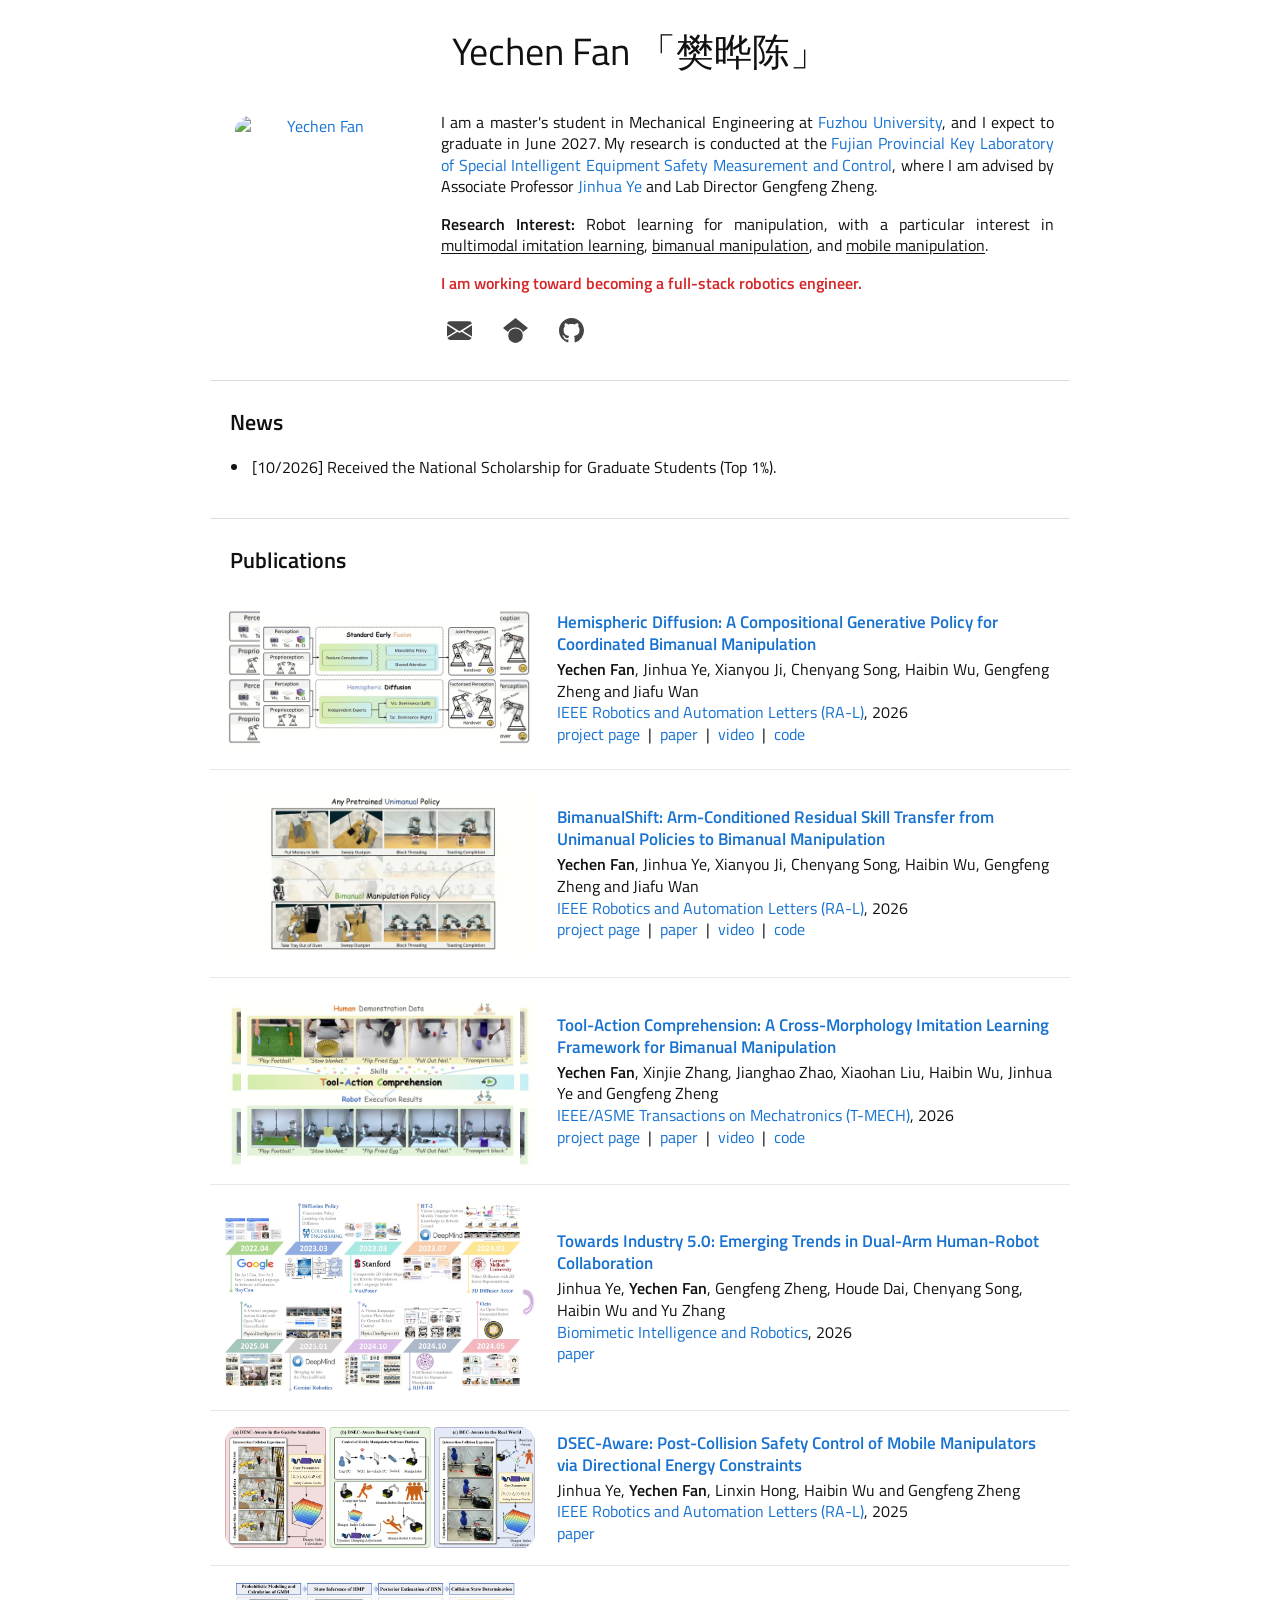
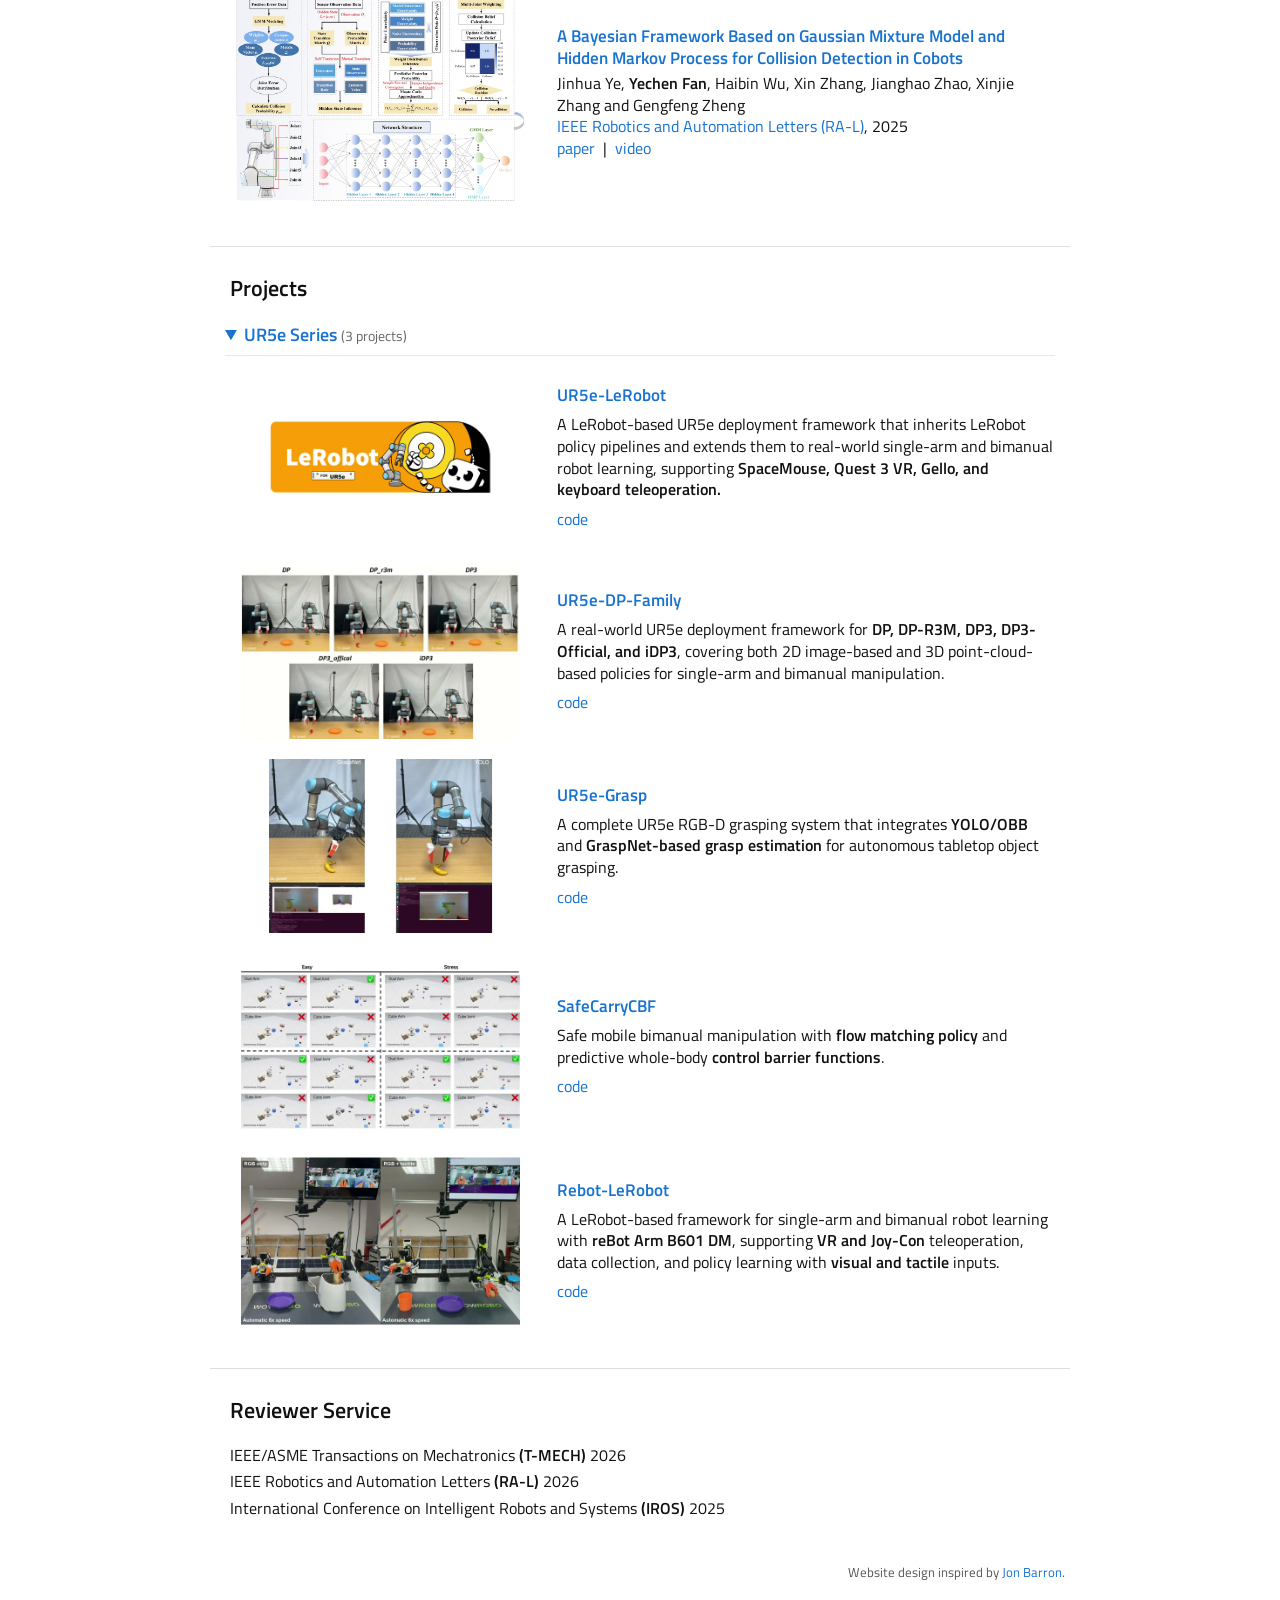
==== index.html @ a34aa61a "Publish approved homepage icons, portrait size, and section dividers" ====
<!DOCTYPE html>
<html lang="en">
<head>
  <meta charset="UTF-8">
  <meta name="viewport" content="width=device-width, initial-scale=1">
  <title>Yechen Fan</title>
  <meta name="author" content="Yechen Fan">
  <meta name="description" content="Yechen Fan — robot learning, multimodal imitation learning, bimanual manipulation, and mobile manipulation at Fuzhou University.">
  <link rel="icon" href="docs/favicon.png" type="image/png">
  <link rel="stylesheet" href="stylesheet.css?v=icons-separators-preview-5">
  <script src="homepage.js" defer></script>
</head>
<body class="homepage">
  <a class="skip-link" href="#publications">Skip to publications</a>
  <main class="page">
    <header><h1>Yechen Fan <span lang="zh-CN">「樊晔陈」</span></h1></header>
    <section class="profile" aria-label="About Yechen Fan">
      <div class="profile-sidebar">
        <a class="portrait-link" href="docs/yechenfan.jpg"><img class="portrait" src="docs/yechenfan.jpg" alt="Yechen Fan" width="240" height="280" fetchpriority="high"></a>
      </div>
      <div class="biography">
        <p>I am a master's student in Mechanical Engineering at <a href="https://jxxy.fzu.edu.cn/">Fuzhou University</a>, and I expect to graduate in June 2027. My research is conducted at the <a href="https://fjtj.com/zt/zdsys/index/">Fujian Provincial Key Laboratory of Special Intelligent Equipment Safety Measurement and Control</a>, where I am advised by Associate Professor <a href="https://jxxy.fzu.edu.cn/info/1284/7111.htm">Jinhua Ye</a> and Lab Director Gengfeng Zheng.</p>
        <p><strong>Research Interest:</strong> Robot learning for manipulation, with a particular interest in <u>multimodal imitation learning</u>, <u>bimanual manipulation</u>, and <u>mobile manipulation</u>.</p>
        <p class="career-goal">I am working toward becoming a full-stack robotics engineer.</p>
        <nav class="social-links" aria-label="Contact and profiles">
          <a href="mailto:240227014@fzu.edu.cn" aria-label="Email" title="Email"><svg aria-hidden="true" focusable="false" xmlns="http://www.w3.org/2000/svg" width="16" height="16" fill="currentColor" viewBox="0 0 16 16">
  <path d="M.05 3.555A2 2 0 0 1 2 2h12a2 2 0 0 1 1.95 1.555L8 8.414zM0 4.697v7.104l5.803-3.558zM6.761 8.83l-6.57 4.027A2 2 0 0 0 2 14h12a2 2 0 0 0 1.808-1.144l-6.57-4.027L8 9.586zm3.436-.586L16 11.801V4.697z"/>
</svg></a>
          <a href="https://scholar.google.com/citations?user=s41dUxUAAAAJ" aria-label="Google Scholar" title="Google Scholar"><svg aria-hidden="true" focusable="false" xmlns="http://www.w3.org/2000/svg" width="24" height="24" fill="currentColor" viewBox="0 0 24 24"><path d="M12 24a7 7 0 1 1 0-14 7 7 0 0 1 0 14Zm0-24L0 9.5l4.838 3.94A8 8 0 0 1 12 9a8 8 0 0 1 7.162 4.44L24 9.5Z"/></svg></a>
          <a href="https://github.com/Yechen-Fan/" aria-label="GitHub" title="GitHub"><svg aria-hidden="true" focusable="false" xmlns="http://www.w3.org/2000/svg" width="16" height="16" fill="currentColor" viewBox="0 0 16 16">
  <path d="M8 0C3.58 0 0 3.58 0 8c0 3.54 2.29 6.53 5.47 7.59.4.07.55-.17.55-.38 0-.19-.01-.82-.01-1.49-2.01.37-2.53-.49-2.69-.94-.09-.23-.48-.94-.82-1.13-.28-.15-.68-.52-.01-.53.63-.01 1.08.58 1.23.82.72 1.21 1.87.87 2.33.66.07-.52.28-.87.51-1.07-1.78-.2-3.64-.89-3.64-3.95 0-.87.31-1.59.82-2.15-.08-.2-.36-1.02.08-2.12 0 0 .67-.21 2.2.82.64-.18 1.32-.27 2-.27s1.36.09 2 .27c1.53-1.04 2.2-.82 2.2-.82.44 1.1.16 1.92.08 2.12.51.56.82 1.27.82 2.15 0 3.07-1.87 3.75-3.65 3.95.29.25.54.73.54 1.48 0 1.07-.01 1.93-.01 2.2 0 .21.15.46.55.38A8.01 8.01 0 0 0 16 8c0-4.42-3.58-8-8-8"/>
</svg></a>
        </nav>
      </div>
    </section>
    <section id="news" class="section" aria-labelledby="news-heading">
      <h2 id="news-heading">News</h2>
      <ul class="news-list">
        <li><time datetime="2026-10">[10/2026]</time> Received the National Scholarship for Graduate Students (Top 1%).</li>
      </ul>
    </section>
    <section id="publications" class="section" aria-labelledby="publications-heading">
      <h2 id="publications-heading">Publications</h2>
      <article class="entry">
        <div class="entry-media"><div class="media-preview">
          <img src="docs/previews/HemiDiff_page.jpg" alt="Hemispheric Diffusion: A Compositional Generative Policy for Coordinated Bimanual Manipulation — demonstration preview" width="640" height="400">
          <video muted autoplay loop playsinline preload="metadata" poster="docs/previews/HemiDiff_page.jpg" aria-label="Hemispheric Diffusion: A Compositional Generative Policy for Coordinated Bimanual Manipulation — demonstration">
            <source src="docs/HemiDiff_page.mp4" type="video/mp4">
          </video>
        </div></div>
        <div class="entry-text"><h3><a href="assets/HemiDiff/">Hemispheric Diffusion: A Compositional Generative Policy for Coordinated Bimanual Manipulation</a></h3>
                <strong>Yechen Fan</strong>,
                Jinhua Ye,
                Xianyou Ji,
                Chenyang Song,
                Haibin Wu,
                Gengfeng Zheng
                and Jiafu Wan
                <br>
                <a href="https://ieeexplore.ieee.org/xpl/RecentIssue.jsp?punumber=7083369">IEEE Robotics and Automation Letters (RA-L)</a>, 2026
                <br>
                <a href="assets/HemiDiff/">project page</a>  <span class="link-divider" aria-hidden="true"> | </span>
                <a href="docs/hemidiff.pdf">paper</a>  <span class="link-divider" aria-hidden="true"> | </span>
                <a href="assets/HemiDiff/assets/video/demo_video.mp4?v=corresponding-authors-20261020">video</a>  <span class="link-divider" aria-hidden="true"> | </span>
                <a href="https://github.com/Yechen-Fan/Hemispheric-Diffusion">code</a></div>
      </article>
      <article class="entry">
        <div class="entry-media"><div class="media-preview">
          <img src="docs/previews/Bift_page.jpg" alt="BimanualShift: Arm-Conditioned Residual Skill Transfer from Unimanual Policies to Bimanual Manipulation — demonstration preview" width="640" height="400">
          <video muted autoplay loop playsinline preload="metadata" poster="docs/previews/Bift_page.jpg" aria-label="BimanualShift: Arm-Conditioned Residual Skill Transfer from Unimanual Policies to Bimanual Manipulation — demonstration">
            <source src="docs/Bift_page.mp4" type="video/mp4">
          </video>
        </div></div>
        <div class="entry-text"><h3><a href="assets/Bift/">BimanualShift: Arm-Conditioned Residual Skill Transfer from Unimanual Policies to Bimanual Manipulation</a></h3>
                <strong>Yechen Fan</strong>,
                Jinhua Ye,
                Xianyou Ji,
                Chenyang Song,
                Haibin Wu,
                Gengfeng Zheng
                and Jiafu Wan
                <br>
                <a href="https://ieeexplore.ieee.org/xpl/RecentIssue.jsp?punumber=7083369">IEEE Robotics and Automation Letters (RA-L)</a>, 2026
                <br>
                <a href="assets/Bift/">project page</a>  <span class="link-divider" aria-hidden="true"> | </span>
                <a href="docs/bimanualshift.pdf">paper</a>  <span class="link-divider" aria-hidden="true"> | </span>
                <a href="assets/Bift/static/videos/demo.mp4">video</a>  <span class="link-divider" aria-hidden="true"> | </span>
                <a href="https://github.com/Yechen-Fan/BimanualShift">code</a></div>
      </article>
      <article class="entry">
        <div class="entry-media"><div class="media-preview">
          <img src="docs/previews/TAC_page.jpg" alt="Tool-Action Comprehension: A Cross-Morphology Imitation Learning Framework for Bimanual Manipulation — demonstration preview" width="640" height="400">
          <video muted autoplay loop playsinline preload="metadata" poster="docs/previews/TAC_page.jpg" aria-label="Tool-Action Comprehension: A Cross-Morphology Imitation Learning Framework for Bimanual Manipulation — demonstration">
            <source src="docs/TAC_page.mp4" type="video/mp4">
          </video>
        </div></div>
        <div class="entry-text"><h3><a href="assets/TAC/">Tool-Action Comprehension: A Cross-Morphology Imitation Learning Framework for Bimanual Manipulation</a></h3>
                <strong>Yechen Fan</strong>,
                Xinjie Zhang,
                Jianghao Zhao,
                Xiaohan Liu,
                Haibin Wu,
                Jinhua Ye
                and Gengfeng Zheng
                <br>
                <a href="https://ieeexplore.ieee.org/xpl/RecentIssue.jsp?punumber=3516">IEEE/ASME Transactions on Mechatronics (T-MECH)</a>, 2026
                <br>
                <a href="assets/TAC/">project page</a>  <span class="link-divider" aria-hidden="true"> | </span>
                <a href="docs/tac.pdf">paper</a>  <span class="link-divider" aria-hidden="true"> | </span>
                <a href="assets/TAC/static/videos/demo1.mp4?v=title-20261102">video</a>  <span class="link-divider" aria-hidden="true"> | </span>
                <a href="https://github.com/Yechen-Fan/Tool-Action-Comprehension">code</a></div>
      </article>
      <article class="entry">
        <div class="entry-media"><img class="entry-image" src="docs/previews/HRC.jpg" alt="Towards Industry 5.0: Emerging Trends in Dual-Arm Human-Robot Collaboration — research overview"></div>
        <div class="entry-text"><h3><a href="docs/birob.pdf">Towards Industry 5.0: Emerging Trends in Dual-Arm Human-Robot Collaboration</a></h3>
                Jinhua Ye,
                <strong>Yechen Fan</strong>,
                Gengfeng Zheng,
                Houde Dai,
                Chenyang Song,
                Haibin Wu
                and Yu Zhang
                <br>
                <a href="https://www.sciencedirect.com/journal/biomimetic-intelligence-and-robotics">Biomimetic Intelligence and Robotics</a>, 2026
                <br>
                <a href="docs/birob.pdf">paper</a></div>
      </article>
      <article class="entry">
        <div class="entry-media"><img class="entry-image" src="docs/previews/DSEC-Aware.jpg" alt="DSEC-Aware: Post-Collision Safety Control of Mobile Manipulators via Directional Energy Constraints — research overview"></div>
        <div class="entry-text"><h3><a href="docs/DSEC-Aware_Post-Collision_Safety_Control_of_Mobile_Manipulators_via_Directional_Energy_Constraints.pdf">DSEC-Aware: Post-Collision Safety Control of Mobile Manipulators via Directional Energy Constraints</a></h3>
                Jinhua Ye,
                <strong>Yechen Fan</strong>,
                Linxin Hong,
                Haibin Wu
                and Gengfeng Zheng
                <br>
                <a href="https://ieeexplore.ieee.org/xpl/RecentIssue.jsp?punumber=7083369">IEEE Robotics and Automation Letters (RA-L)</a>, 2025
                <br>
                <a href="docs/DSEC-Aware_Post-Collision_Safety_Control_of_Mobile_Manipulators_via_Directional_Energy_Constraints.pdf">paper</a></div>
      </article>
      <article class="entry">
        <div class="entry-media"><img class="entry-image" src="docs/previews/Bayesian.jpg" alt="A Bayesian Framework Based on Gaussian Mixture Model and Hidden Markov Process for Collision Detection in Cobots — research overview"></div>
        <div class="entry-text"><h3><a href="docs/A_Bayesian_Framework_Based_on_Gaussian_Mixture_Model_and_Hidden_Markov_Process_for_Collision_Detection_in_Cobots.pdf">A Bayesian Framework Based on Gaussian Mixture Model and Hidden Markov Process for Collision Detection in Cobots</a></h3>
                  Jinhua Ye,
                  <strong>Yechen Fan</strong>,
                  Haibin Wu,
                  Xin Zhang,
                  Jianghao Zhao,
                  Xinjie Zhang
                  and Gengfeng Zheng
                <br>
                <a href="https://ieeexplore.ieee.org/xpl/RecentIssue.jsp?punumber=7083369">IEEE Robotics and Automation Letters (RA-L)</a>, 2025
                <br>
                <a href="docs/A_Bayesian_Framework_Based_on_Gaussian_Mixture_Model_and_Hidden_Markov_Process_for_Collision_Detection_in_Cobots.pdf">paper</a> <span class="link-divider" aria-hidden="true"> | </span>
                <a href="docs/Bayesian.mp4">video</a></div>
      </article>
    </section>
    <section id="projects" class="section" aria-labelledby="projects-heading">
      <h2 id="projects-heading">Projects</h2>
      <details class="project-series" open>
        <summary>UR5e Series <span class="series-count">(3 projects)</span></summary>
      <article class="entry">
        <div class="entry-media"><div class="media-preview">
          <img src="docs/previews/lerobot.jpg" alt="UR5e-LeRobot — demonstration preview" width="640" height="400">
          <video muted autoplay loop playsinline preload="metadata" poster="docs/previews/lerobot.jpg" aria-label="UR5e-LeRobot — demonstration">
            <source src="docs/lerobot.mp4" type="video/mp4">
          </video>
        </div></div>
        <div class="entry-text"><h3><a href="https://github.com/Yechen-Fan/UR5e-LeRobot">UR5e-LeRobot</a></h3><p>
                  A LeRobot-based UR5e deployment framework that inherits LeRobot policy pipelines
                  and extends them to real-world single-arm and bimanual robot learning, supporting
                  <strong>SpaceMouse, Quest 3 VR, Gello, and keyboard teleoperation.</strong>
                </p>
                <a href="https://github.com/Yechen-Fan/UR5e-LeRobot">code</a></div>
      </article>
      <article class="entry">
        <div class="entry-media"><div class="media-preview">
          <img src="docs/previews/dp_family.jpg" alt="UR5e-DP-Family — demonstration preview" width="640" height="400">
          <video muted autoplay loop playsinline preload="metadata" poster="docs/previews/dp_family.jpg" aria-label="UR5e-DP-Family — demonstration">
            <source src="docs/dp_family.mp4" type="video/mp4">
          </video>
        </div></div>
        <div class="entry-text"><h3><a href="https://github.com/Yechen-Fan/UR5e-DP-Family">UR5e-DP-Family</a></h3><p>
                  A real-world UR5e deployment framework for <strong>DP, DP-R3M, DP3, DP3-Official, and iDP3</strong>,
                  covering both 2D image-based and 3D point-cloud-based policies for single-arm
                  and bimanual manipulation.
                </p>
                <a href="https://github.com/Yechen-Fan/UR5e-DP-Family">code</a></div>
      </article>
      <article class="entry">
        <div class="entry-media"><div class="media-preview">
          <img src="docs/previews/grasp.jpg" alt="UR5e-Grasp — demonstration preview" width="640" height="400">
          <video muted autoplay loop playsinline preload="metadata" poster="docs/previews/grasp.jpg" aria-label="UR5e-Grasp — demonstration">
            <source src="docs/grasp.mp4" type="video/mp4">
          </video>
        </div></div>
        <div class="entry-text"><h3><a href="https://github.com/Yechen-Fan/UR5e-Grasp">UR5e-Grasp</a></h3><p>
                  A complete UR5e RGB-D grasping system that integrates <strong>YOLO/OBB</strong> and <strong>GraspNet-based grasp estimation</strong> for autonomous tabletop object grasping.
                </p>
                <a href="https://github.com/Yechen-Fan/UR5e-Grasp">code</a></div>
      </article>
      </details>
      <article class="entry">
        <div class="entry-media"><div class="media-preview">
          <img src="docs/previews/flow_cbf.jpg?v=spacing-20261005b" alt="SafeCarryCBF — demonstration preview" width="640" height="400">
          <video muted autoplay loop playsinline preload="metadata" poster="docs/previews/flow_cbf.jpg?v=spacing-20261005b" aria-label="SafeCarryCBF — demonstration">
            <source src="docs/flow_cbf.mp4?v=spacing-20261005b" type="video/mp4">
          </video>
        </div></div>
        <div class="entry-text"><h3><a href="https://github.com/Yechen-Fan/SafeCarryCBF">SafeCarryCBF</a></h3><p>
                  Safe mobile bimanual manipulation with <strong>flow matching policy</strong> and predictive whole-body <strong>control barrier functions</strong>.
                </p>
                <a href="https://github.com/Yechen-Fan/SafeCarryCBF">code</a></div>
      </article>
      <article class="entry">
        <div class="entry-media"><div class="media-preview">
          <img src="docs/previews/rebot_b601_dm.jpg?v=20261024-v5" alt="Rebot-LeRobot — demonstration preview" width="640" height="400">
          <video muted autoplay loop playsinline preload="metadata" poster="docs/previews/rebot_b601_dm.jpg?v=20261024-v5" aria-label="Rebot-LeRobot — demonstration">
            <source src="docs/rebot_b601_dm.mp4?v=20261024-v5" type="video/mp4">
          </video>
        </div></div>
        <div class="entry-text"><h3><a href="https://github.com/Yechen-Fan/Rebot-LeRobot">Rebot-LeRobot</a></h3><p>
                  A LeRobot-based framework for single-arm and bimanual robot learning with <strong>reBot Arm B601 DM</strong>, supporting <strong>VR and Joy-Con</strong> teleoperation, data collection, and policy learning with <strong>visual and tactile</strong> inputs.
                </p>
                <a href="https://github.com/Yechen-Fan/Rebot-LeRobot">code</a></div>
      </article>
    </section>
    <section id="services" class="section services" aria-labelledby="services-heading">
      <h2 id="services-heading">Reviewer Service</h2>
      <ul class="reviewer-list">
        <li>IEEE/ASME Transactions on Mechatronics <strong>(T-MECH)</strong> 2026</li>
        <li>IEEE Robotics and Automation Letters <strong>(RA-L)</strong> 2026</li>
        <li>International Conference on Intelligent Robots and Systems <strong>(IROS)</strong> 2025</li>
      </ul>
    </section>
    <footer>Website design inspired by <a href="https://jonbarron.info/">Jon Barron</a>.</footer>
  </main>
<!-- <tr>
              <td style="padding:20px;width:25%;vertical-align:middle">
                <img src="docs/MomentumNet-CD.jpg" alt="clean-usnob" width="240" height="160" style="display:block;margin-left:auto;margin-right:auto;vertical-align:middle;">
              </td>
              <td width="75%" valign="middle" class="entry-text">
                <span class="papertitle">MomentumNet-CD: Real-Time Collision Detection for Industrial Robots Based on Momentum Observer with Optimized BP Neural Network</span>
                <br>
                  Jinhua Ye, 
                  <strong>Yechen Fan</strong></a>, 
                  Quanjie Kang,
                  Xiaohan Liu,
                  Haibin Wu 
                  and Gengfeng Zheng
                <br>
                <a href="https://www.mdpi.com/journal/machines">Machines</a>, 2025
                <br>
                <a href="https://www.mdpi.com/2075-1702/13/4/334">paper</a>
                <p></p>
              </td>
            </tr>

            <tr>
              <td style="padding:20px;width:25%;vertical-align:middle">
                <img src="docs/Structural design.jpg" alt="clean-usnob" width="240" height="140" style="display:block;margin-left:auto;margin-right:auto;vertical-align:middle;">
              </td>
              <td width="75%" valign="middle" class="entry-text">
                <span class="papertitle">Structural design and analysis of a picking robot arm using parallel grippers</span>
                <br>
                  Fengfeng Wang, 
                  <strong>Yechen Fan</strong></a>
                  (Undergraduate Work)
                <br>
                <a href="https://journals.sagepub.com/home/ADE">Advances in Mechanical Engineering</a>, 2024
                <br>
                <a href="https://journals.sagepub.com/doi/10.1177/16878132241304610">paper</a>
                <p></p>
              </td>
            </tr> -->
</body>
</html>
---- stylesheet.css ----
/* Layout inspired by Tairan He; original site based on Jon Barron's template. */
@font-face {
  font-family: 'Titillium Web'; font-style: normal; font-weight: 400;
  font-display: swap; src: url('docs/fonts/titillium-web-400.ttf') format('truetype');
}
@font-face {
  font-family: 'Titillium Web'; font-style: normal; font-weight: 600;
  font-display: swap; src: url('docs/fonts/titillium-web-600.ttf') format('truetype');
}
@font-face {
  font-family: 'Titillium Web'; font-style: normal; font-weight: 700;
  font-display: swap; src: url('docs/fonts/titillium-web-700.ttf') format('truetype');
}
.homepage { margin: 0; background: #fff; color: #111; font-family: 'Titillium Web', Verdana, Helvetica, sans-serif; font-size: 16px; line-height: 1.35; }
.homepage * { box-sizing: border-box; }
.homepage a { color: #1772d0; text-decoration: none; }
.homepage a:hover, .homepage a:focus { color: #f09228; }
.homepage a:focus-visible { outline: 2px solid #1772d0; outline-offset: 4px; border-radius: 2px; }
.homepage strong { font-weight: 600; }
.homepage u { text-underline-offset: 2px; }
.page { max-width: 900px; padding: 28px 20px 20px; margin: 0 auto; }
.homepage h1 { margin: 0 0 36px; text-align: center; font-size: 38px; line-height: 1.25; font-weight: 400; }
.homepage h1 span { white-space: nowrap; }
.profile { display: grid; grid-template-columns: 25% 75%; margin-bottom: 26px; }
.profile-sidebar { padding: 4px 8px 0; text-align: center; }
.portrait-link { display: block; width: 165px; max-width: 100%; margin: 0 auto; }
.portrait { display: block; width: 100%; height: auto; aspect-ratio: 1489 / 2136; object-fit: cover; border-radius: 15px; }
.social-links { display: flex; align-items: center; gap: 20px; margin-top: 18px; }
.social-links a { display: inline-flex; align-items: center; justify-content: center; width: 36px; height: 36px; color: #444; }
.social-links svg { display: block; width: 25px; height: 25px; fill: currentColor; }
.biography { min-width: 0; padding: 0 16px; text-align: justify; }
.biography p { margin: 0 0 16px; }
.biography p:last-child { margin-bottom: 0; }
.career-goal { color: #d62728; font-weight: 600; }
.section { position: relative; padding-top: 28px; margin-top: 28px; }
.section::before { content: ''; position: absolute; inset: 0 0 auto; height: 1px; background: #dedede; }
.homepage h2 { margin: 0 0 20px; padding: 0 20px; font-size: 22px; line-height: 1.3; font-weight: 600; }
.entry { display: grid; grid-template-columns: 40% 60%; align-items: center; padding: 15px 15px 22px; gap: 0; }
#publications h2 { margin-bottom: 12px; }
#publications .entry { padding-top: 16px; padding-bottom: 16px; }
#publications .entry + .entry { border-top: 1px solid #e8e8e8; }
#publications .media-preview { aspect-ratio: 16 / 9; }
#publications .entry:first-of-type .media-preview { aspect-ratio: 1914 / 928; }
#publications .media-preview img { object-fit: cover; }
#projects h2 { margin-bottom: 12px; }
#projects .entry { padding-top: 8px; padding-bottom: 12px; }
#projects .media-preview { aspect-ratio: 16 / 9; }
.project-series { margin-bottom: 6px; }
.project-series summary { margin: 0 15px 6px; padding: 8px 0; color: #1772d0; font-size: 18px; font-weight: 600; cursor: pointer; border-bottom: 1px solid #e8e8e8; }
.project-series summary:hover { color: #f09228; }
.project-series summary:focus-visible { outline: 2px solid #1772d0; outline-offset: 4px; }
.series-count { color: #666; font-size: 14px; font-weight: 400; }
.entry-media { min-width: 0; padding: 0 22px 0 0; }
.entry-image, .media-preview { display: block; width: 100%; border-radius: 15px; }
.entry-image { height: auto; max-height: 220px; object-fit: contain; }
.media-preview { position: relative; overflow: hidden; aspect-ratio: 16 / 10; background: #fff; }
.media-preview img, .media-preview video { display: block; width: 100%; height: 100%; object-fit: contain; border-radius: 15px; }
.media-preview video { position: absolute; inset: 0; }
.media-preview video[hidden] { display: none; }
.entry-text { min-width: 0; overflow-wrap: anywhere; }
.homepage h3 { margin: 0 0 4px; font-size: 17px; line-height: 1.3; font-weight: 600; }
.entry-text p { margin: 8px 0; }
.link-divider { white-space: pre; }
.news-list { margin: 0; padding: 0 20px 12px 40px; }
.news-list li { padding-left: 2px; }
.reviewer-list { list-style: none; margin: 0; padding: 0 20px 12px; }
.reviewer-list li { margin: 0 0 5px; }
.homepage footer { padding: 28px 5px 0; text-align: right; font-size: 13px; color: #555; }
.skip-link { position: absolute; left: 16px; top: -100px; padding: 8px 12px; background: #fff; z-index: 2; }
.skip-link:focus { top: 10px; }
@media (max-width: 699px) {
  .page { padding: 24px 20px; }
  .homepage h1 { font-size: 30px; margin-bottom: 26px; }
  .profile { grid-template-columns: 1fr; gap: 28px; margin-bottom: 24px; }
  .profile-sidebar { padding: 0; }
  .portrait-link { width: 165px; margin: 0 auto; }
  .biography { padding: 0; text-align: left; }
  .homepage h2 { padding: 0; margin-bottom: 22px; }
  .entry { grid-template-columns: 1fr; padding: 0 0 30px; gap: 14px; }
  .project-series summary { margin-left: 0; margin-right: 0; }
  .entry-media { padding: 0; width: 100%; max-width: 420px; margin: 0 auto; }
  .entry-image { max-height: none; }
  .news-list { padding: 0 0 10px 20px; }
  .reviewer-list { padding: 0 0 10px; }
  .homepage footer { text-align: center; padding-top: 24px; }
}
@media (prefers-reduced-motion: reduce) { .media-preview video { display: none; } }
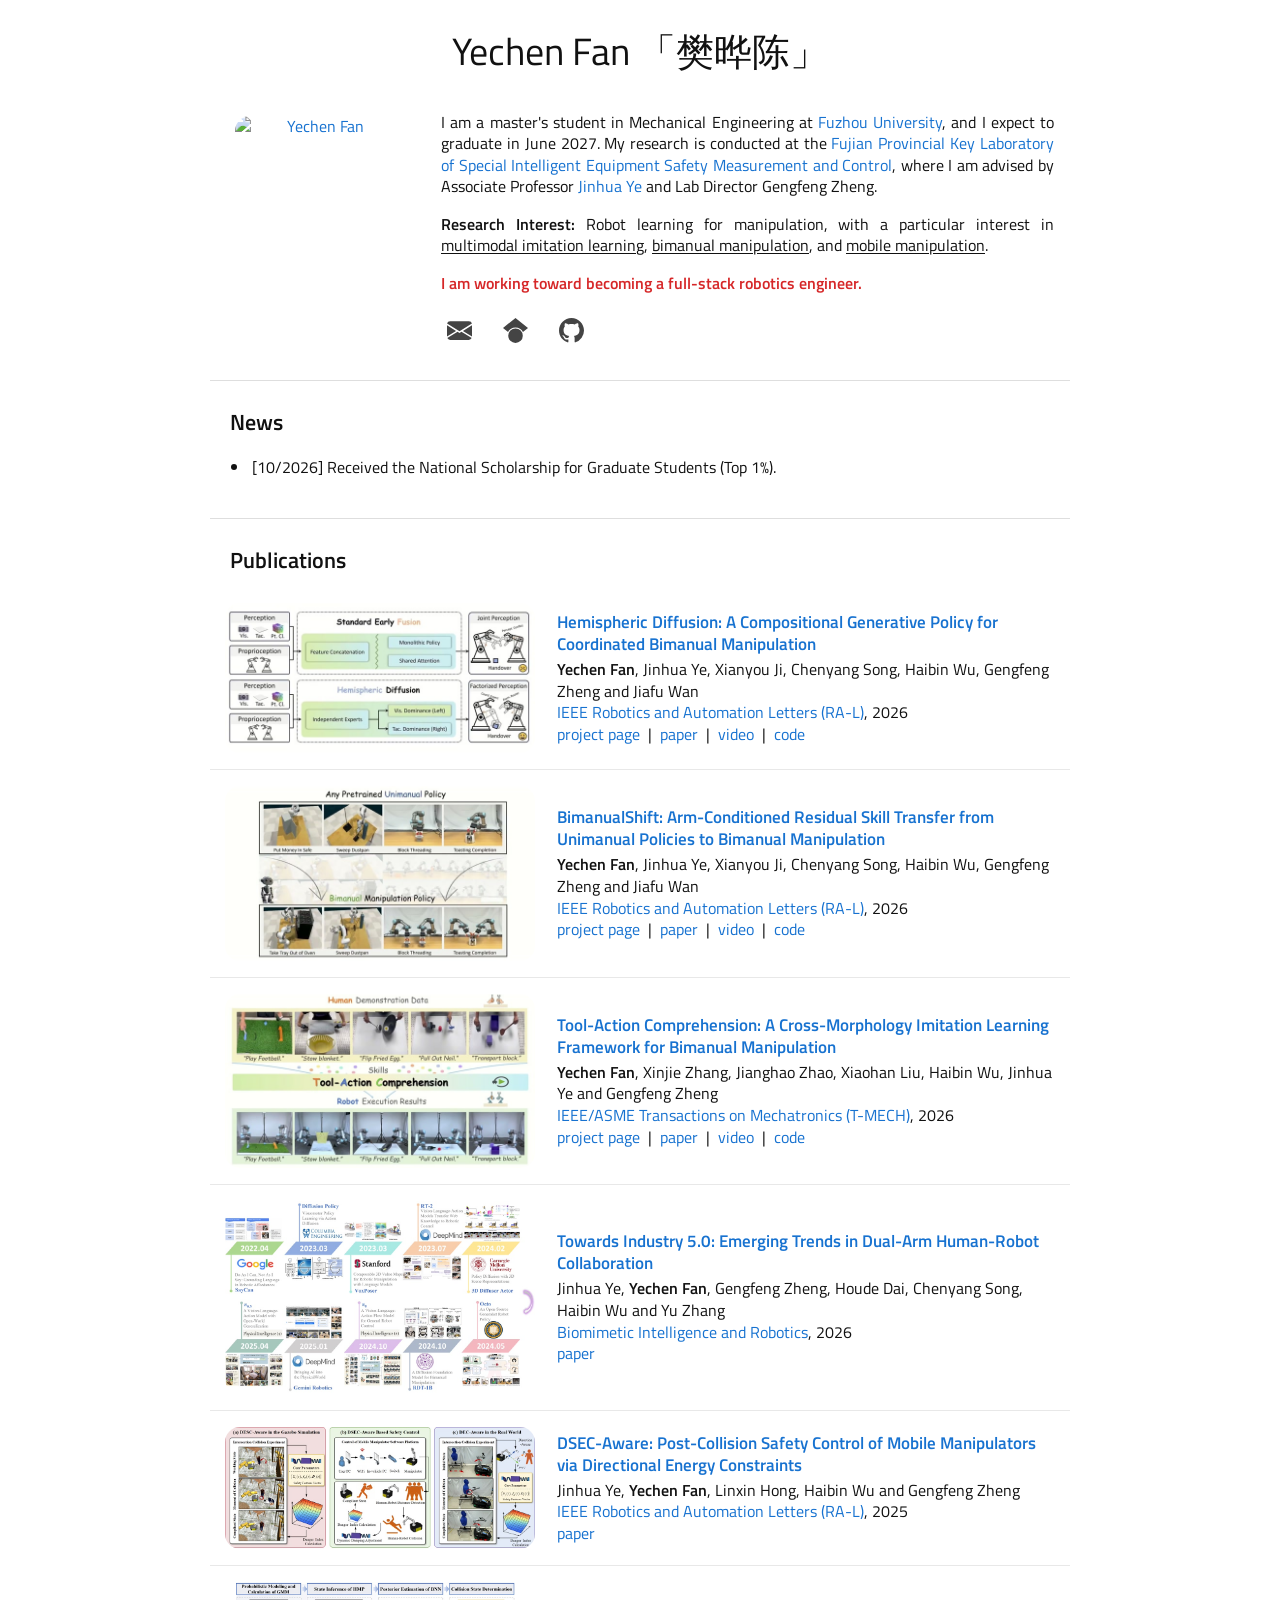
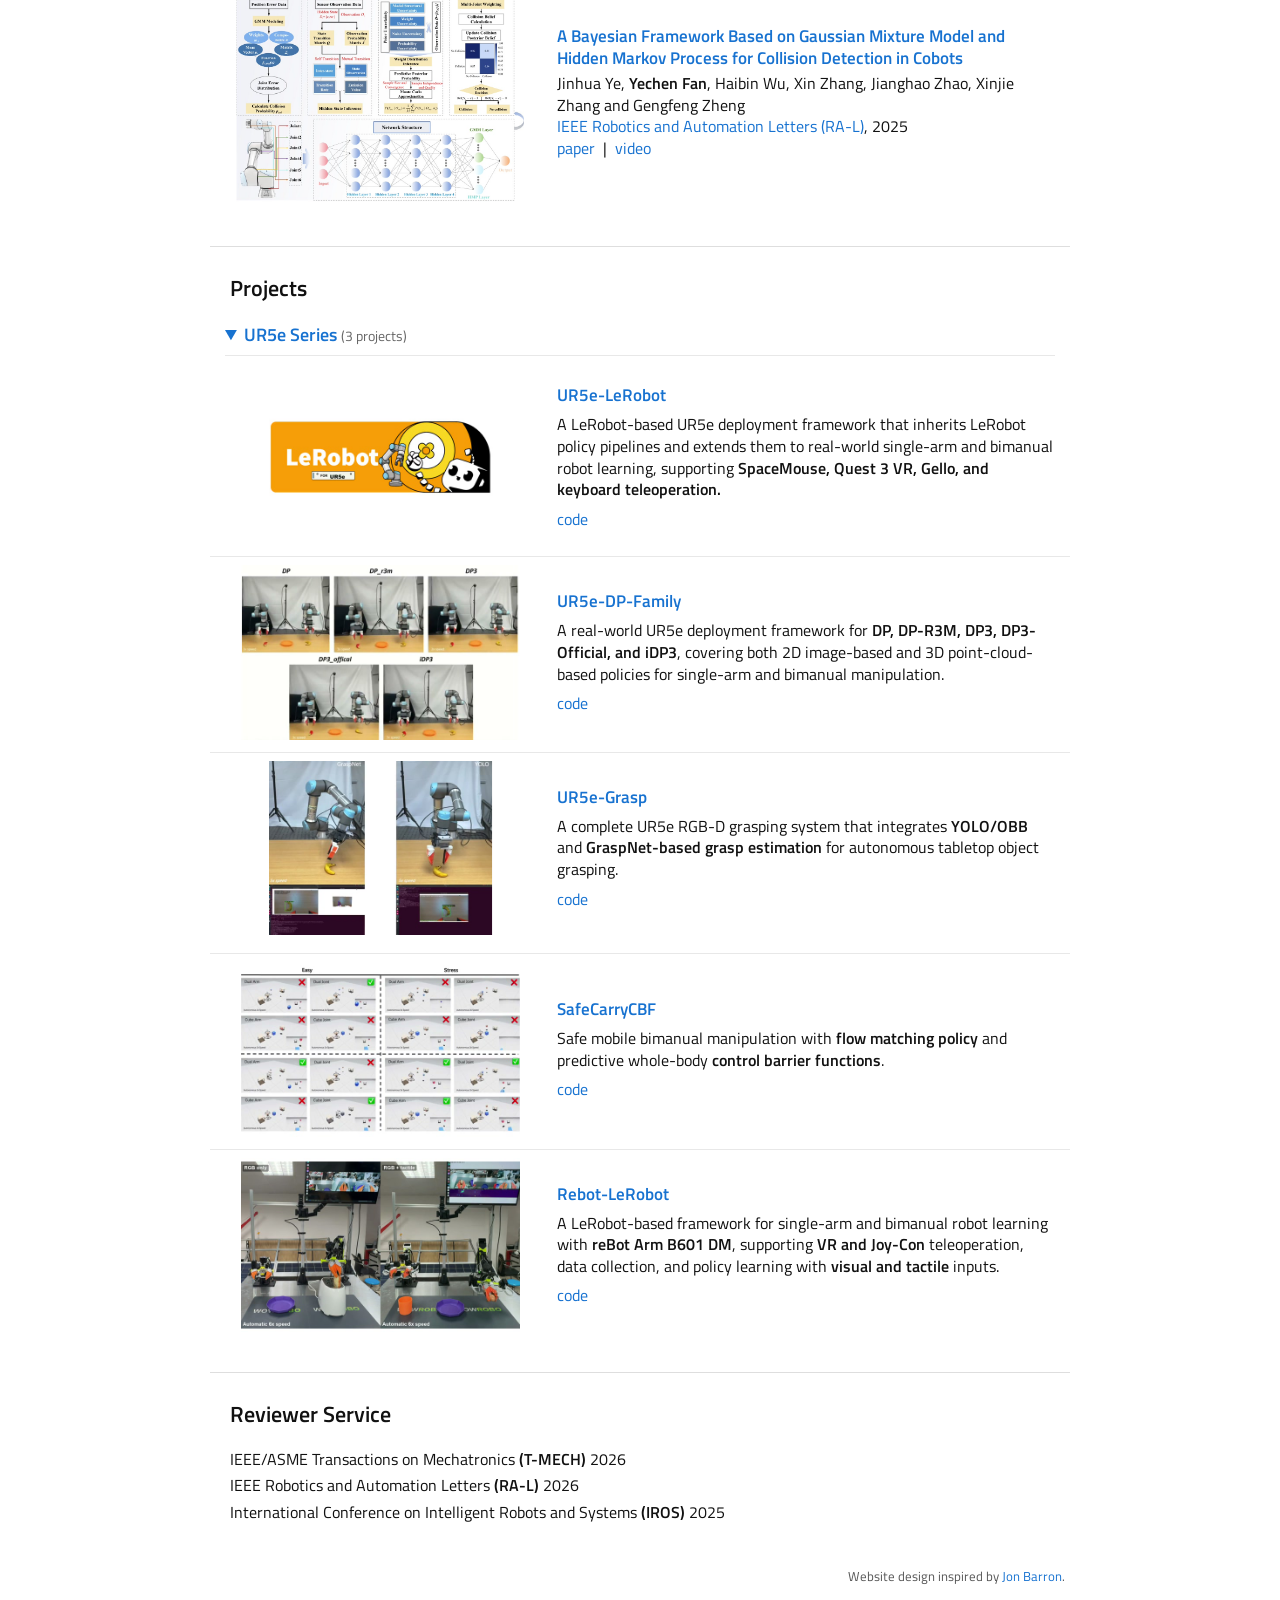
==== commit dc03fd2c: "Add separators between all homepage projects" ====
--- a/index.html
+++ b/index.html
@@ -7,7 +7,7 @@
   <meta name="author" content="Yechen Fan">
   <meta name="description" content="Yechen Fan — robot learning, multimodal imitation learning, bimanual manipulation, and mobile manipulation at Fuzhou University.">
   <link rel="icon" href="docs/favicon.png" type="image/png">
-  <link rel="stylesheet" href="stylesheet.css?v=icons-separators-preview-5">
+  <link rel="stylesheet" href="stylesheet.css?v=icons-separators-20261108-final">
   <script src="homepage.js" defer></script>
 </head>
 <body class="homepage">
--- a/stylesheet.css
+++ b/stylesheet.css
@@ -44,6 +44,8 @@
 #publications .media-preview img { object-fit: cover; }
 #projects h2 { margin-bottom: 12px; }
 #projects .entry { padding-top: 8px; padding-bottom: 12px; }
+#projects .entry + .entry,
+#projects > .project-series + .entry { border-top: 1px solid #e8e8e8; }
 #projects .media-preview { aspect-ratio: 16 / 9; }
 .project-series { margin-bottom: 6px; }
 .project-series summary { margin: 0 15px 6px; padding: 8px 0; color: #1772d0; font-size: 18px; font-weight: 600; cursor: pointer; border-bottom: 1px solid #e8e8e8; }
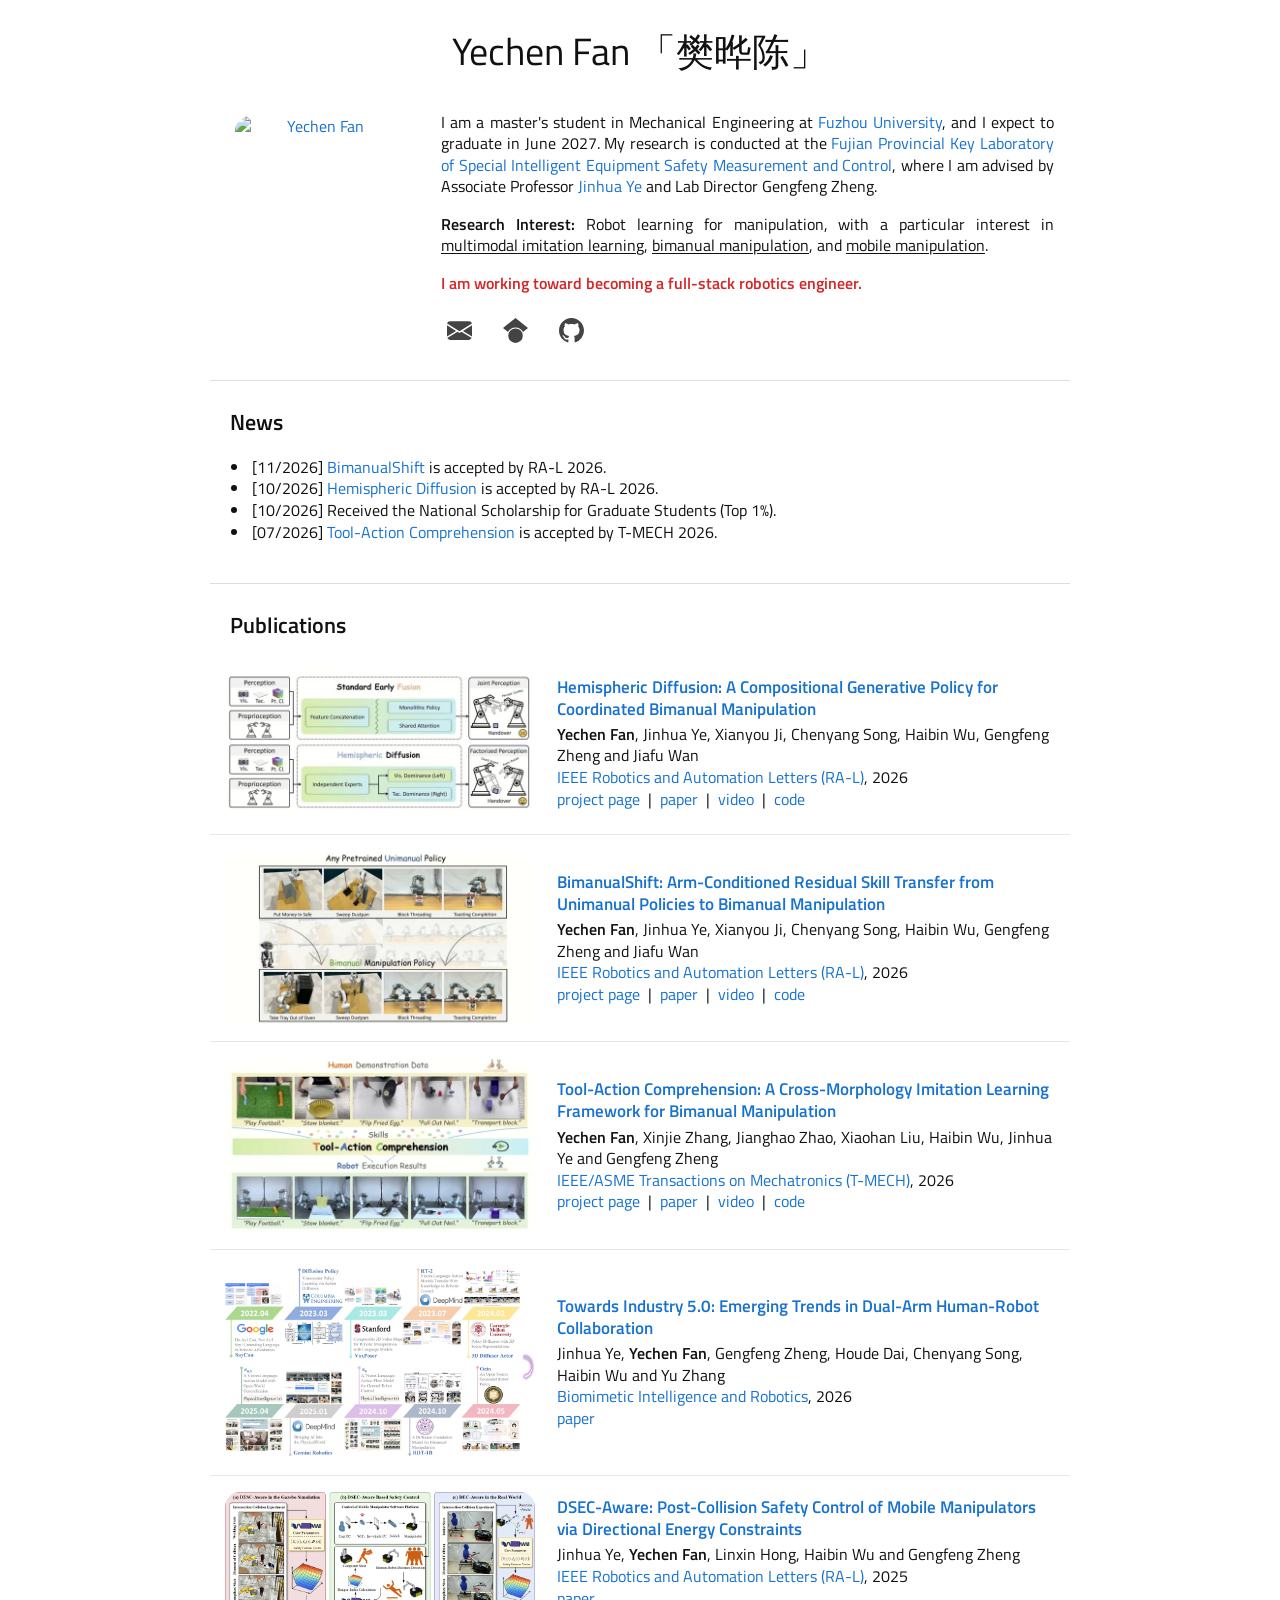
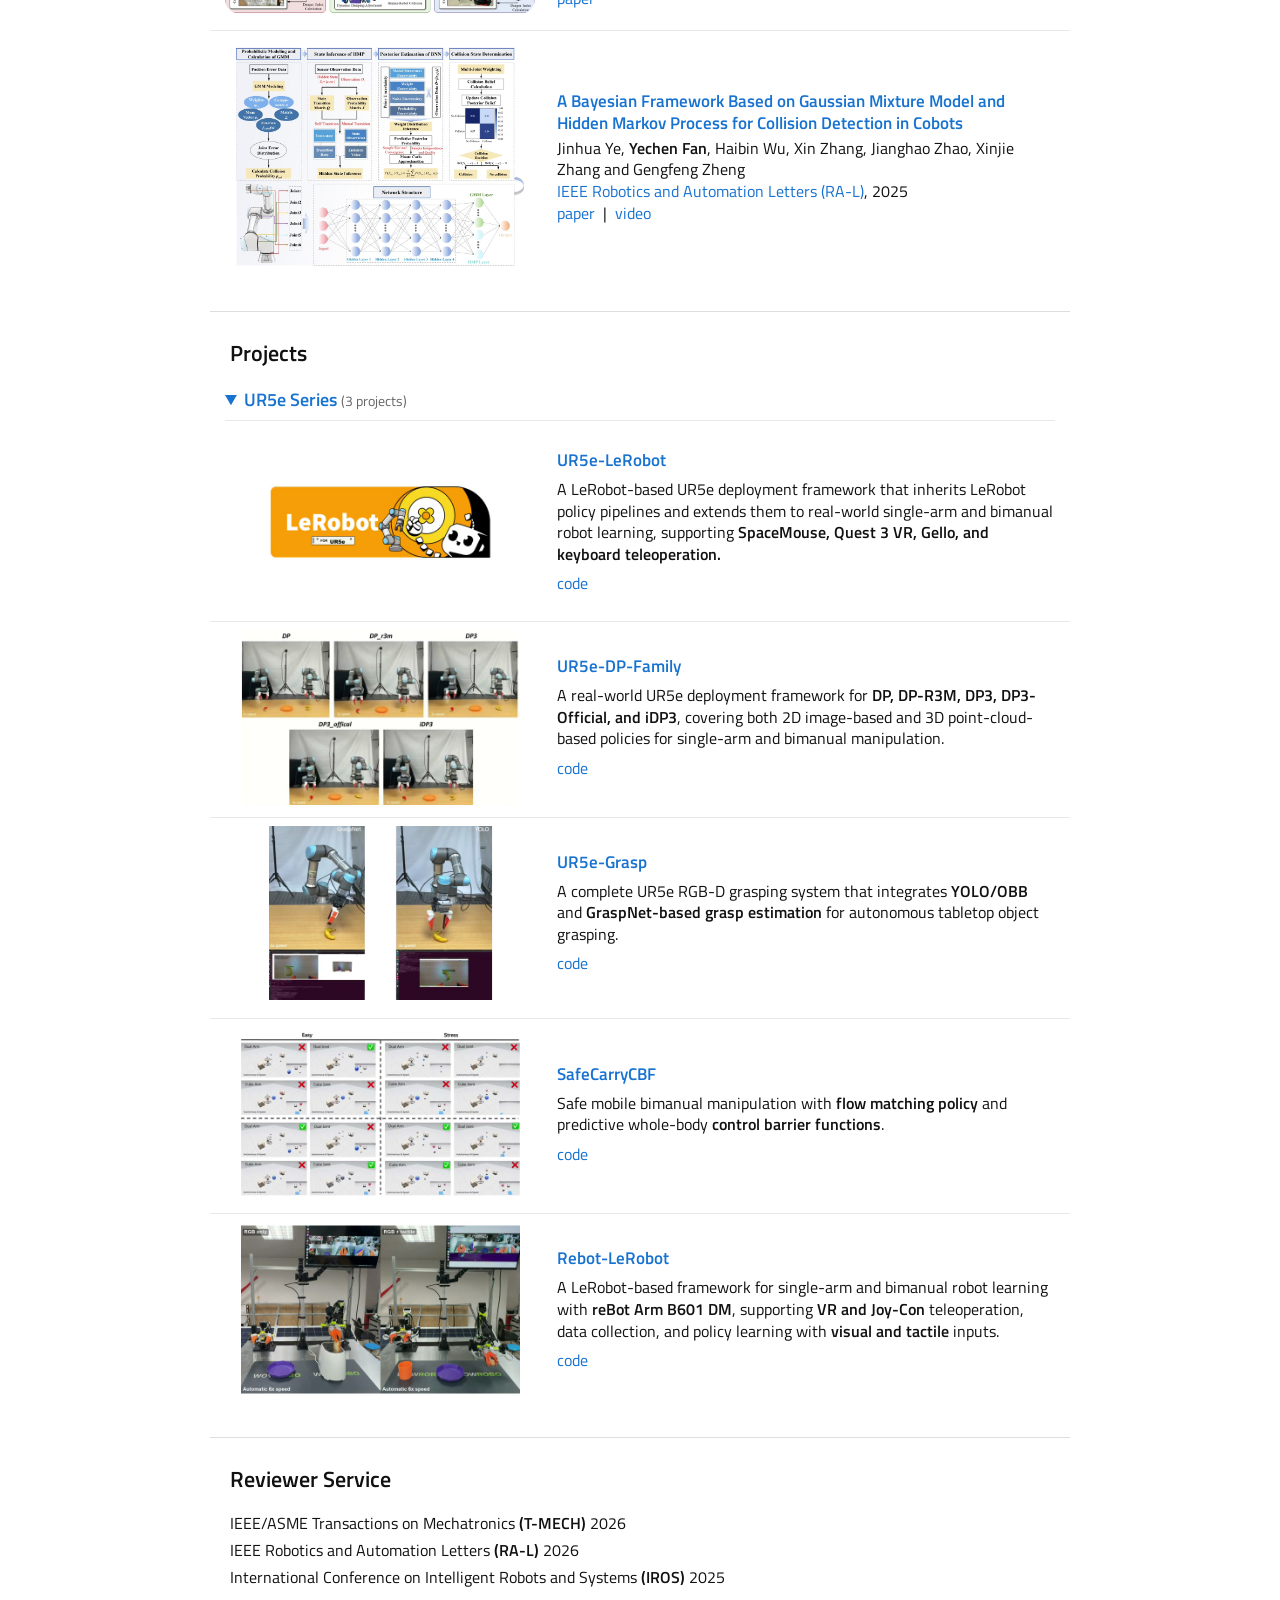
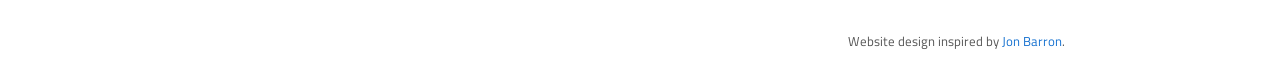
==== commit ad2c1120: "Add confirmed 2026 paper acceptances to homepage news" ====
--- a/index.html
+++ b/index.html
@@ -36,7 +36,10 @@
     <section id="news" class="section" aria-labelledby="news-heading">
       <h2 id="news-heading">News</h2>
       <ul class="news-list">
+        <li><time datetime="2026-11">[11/2026]</time> <a href="assets/Bift/">BimanualShift</a> is accepted by RA-L 2026.</li>
+        <li><time datetime="2026-10">[10/2026]</time> <a href="assets/HemiDiff/">Hemispheric Diffusion</a> is accepted by RA-L 2026.</li>
         <li><time datetime="2026-10">[10/2026]</time> Received the National Scholarship for Graduate Students (Top 1%).</li>
+        <li><time datetime="2026-07">[07/2026]</time> <a href="assets/TAC/">Tool-Action Comprehension</a> is accepted by T-MECH 2026.</li>
       </ul>
     </section>
     <section id="publications" class="section" aria-labelledby="publications-heading">
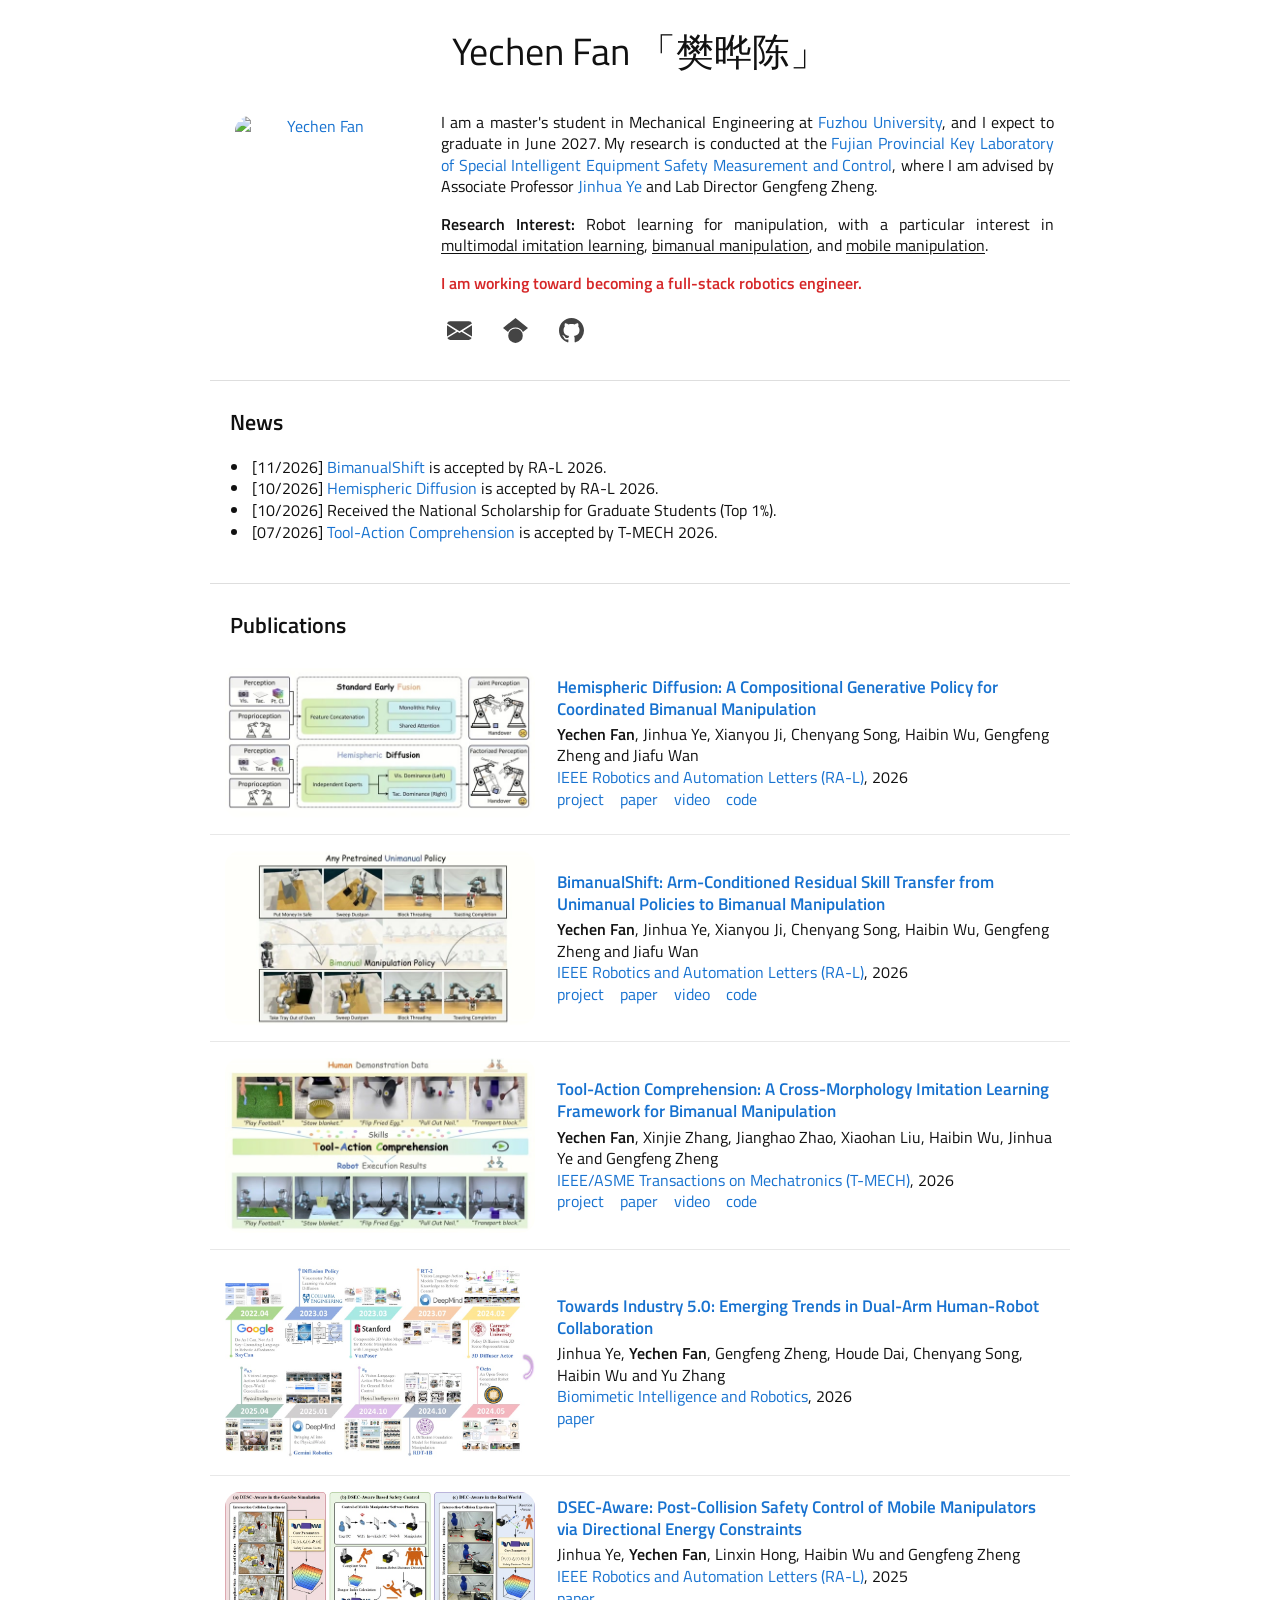
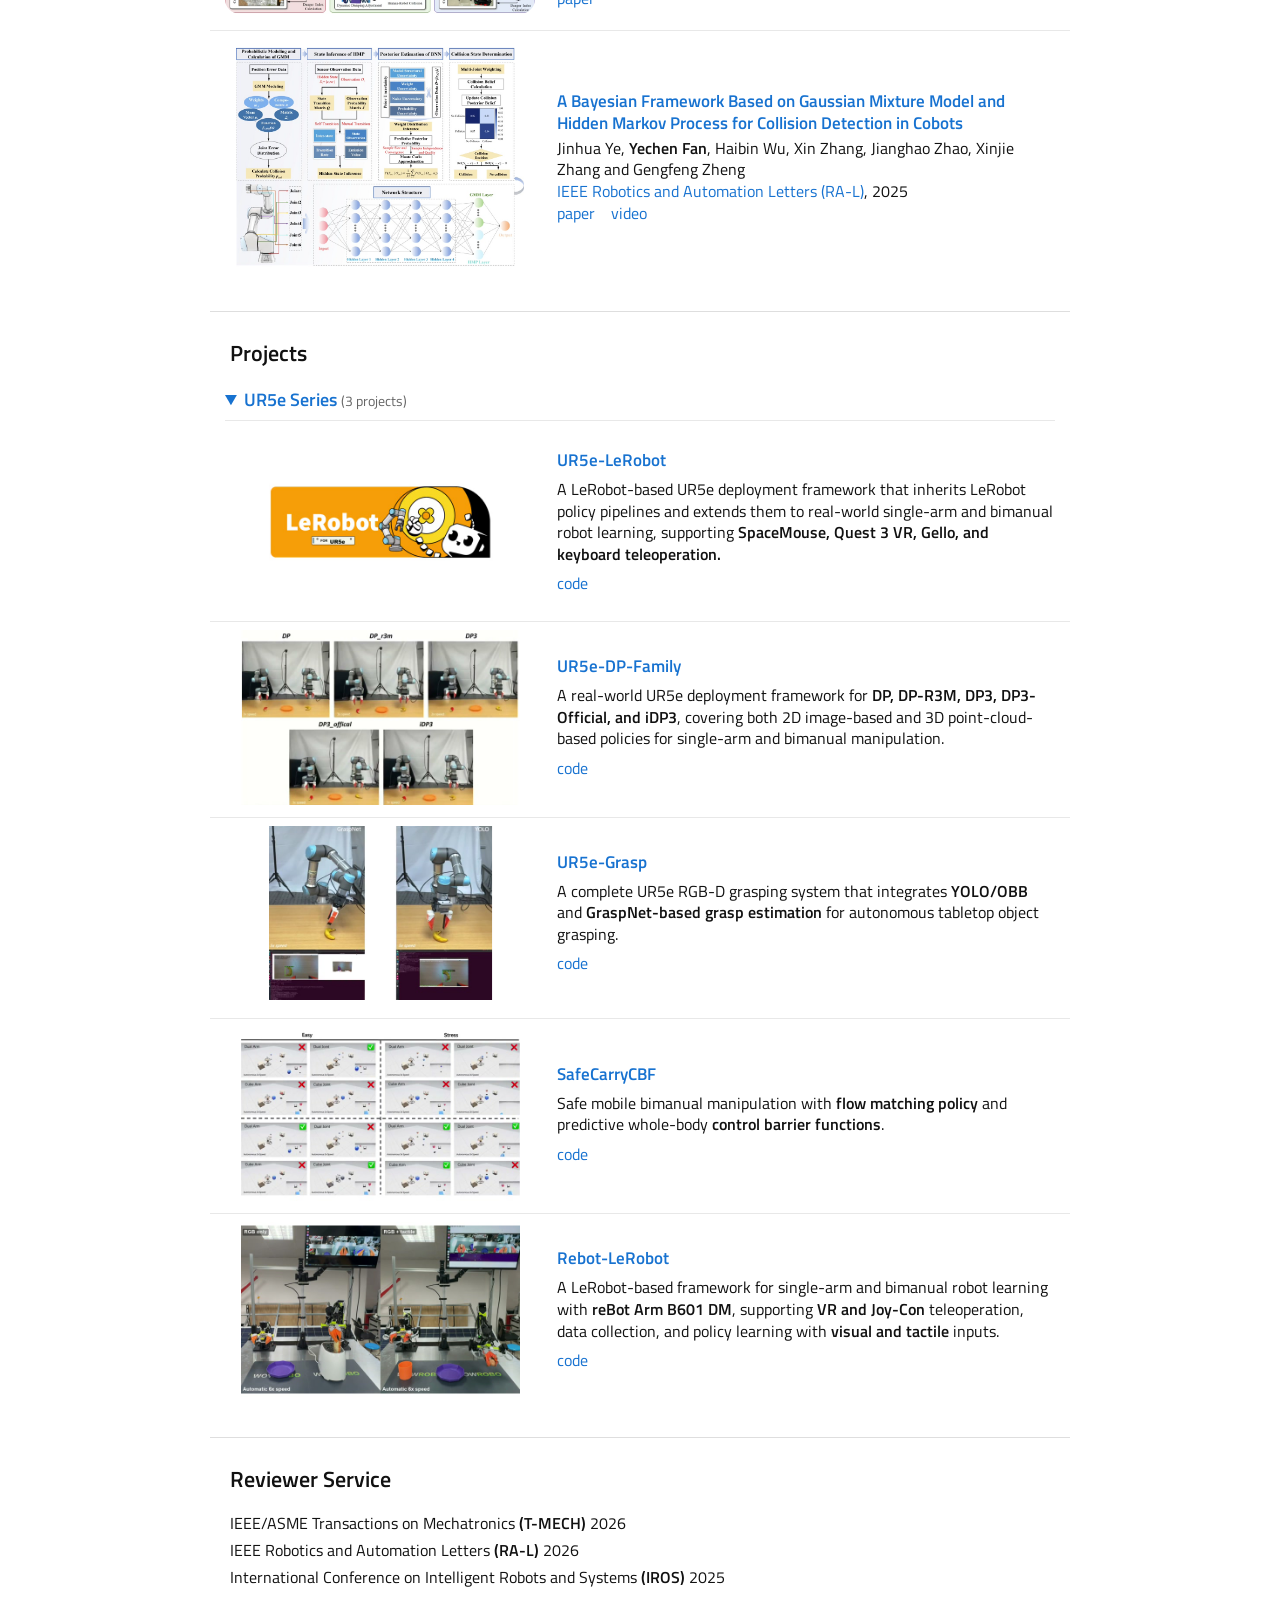
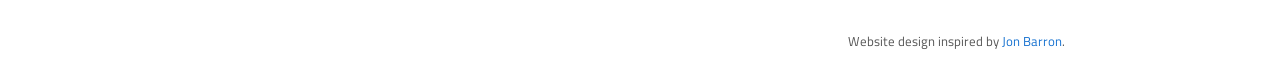
==== commit 09125184: "Simplify resource labels and replace pipe dividers with spaces" ====
--- a/index.html
+++ b/index.html
@@ -62,9 +62,9 @@
                 <br>
                 <a href="https://ieeexplore.ieee.org/xpl/RecentIssue.jsp?punumber=7083369">IEEE Robotics and Automation Letters (RA-L)</a>, 2026
                 <br>
-                <a href="assets/HemiDiff/">project page</a>  <span class="link-divider" aria-hidden="true"> | </span>
-                <a href="docs/hemidiff.pdf">paper</a>  <span class="link-divider" aria-hidden="true"> | </span>
-                <a href="assets/HemiDiff/assets/video/demo_video.mp4?v=corresponding-authors-20261020">video</a>  <span class="link-divider" aria-hidden="true"> | </span>
+                <a href="assets/HemiDiff/">project</a>  <span class="link-divider" aria-hidden="true">  </span>
+                <a href="docs/hemidiff.pdf">paper</a>  <span class="link-divider" aria-hidden="true">  </span>
+                <a href="assets/HemiDiff/assets/video/demo_video.mp4?v=corresponding-authors-20261020">video</a>  <span class="link-divider" aria-hidden="true">  </span>
                 <a href="https://github.com/Yechen-Fan/Hemispheric-Diffusion">code</a></div>
       </article>
       <article class="entry">
@@ -85,9 +85,9 @@
                 <br>
                 <a href="https://ieeexplore.ieee.org/xpl/RecentIssue.jsp?punumber=7083369">IEEE Robotics and Automation Letters (RA-L)</a>, 2026
                 <br>
-                <a href="assets/Bift/">project page</a>  <span class="link-divider" aria-hidden="true"> | </span>
-                <a href="docs/bimanualshift.pdf">paper</a>  <span class="link-divider" aria-hidden="true"> | </span>
-                <a href="assets/Bift/static/videos/demo.mp4">video</a>  <span class="link-divider" aria-hidden="true"> | </span>
+                <a href="assets/Bift/">project</a>  <span class="link-divider" aria-hidden="true">  </span>
+                <a href="docs/bimanualshift.pdf">paper</a>  <span class="link-divider" aria-hidden="true">  </span>
+                <a href="assets/Bift/static/videos/demo.mp4">video</a>  <span class="link-divider" aria-hidden="true">  </span>
                 <a href="https://github.com/Yechen-Fan/BimanualShift">code</a></div>
       </article>
       <article class="entry">
@@ -108,9 +108,9 @@
                 <br>
                 <a href="https://ieeexplore.ieee.org/xpl/RecentIssue.jsp?punumber=3516">IEEE/ASME Transactions on Mechatronics (T-MECH)</a>, 2026
                 <br>
-                <a href="assets/TAC/">project page</a>  <span class="link-divider" aria-hidden="true"> | </span>
-                <a href="docs/tac.pdf">paper</a>  <span class="link-divider" aria-hidden="true"> | </span>
-                <a href="assets/TAC/static/videos/demo1.mp4?v=title-20261102">video</a>  <span class="link-divider" aria-hidden="true"> | </span>
+                <a href="assets/TAC/">project</a>  <span class="link-divider" aria-hidden="true">  </span>
+                <a href="docs/tac.pdf">paper</a>  <span class="link-divider" aria-hidden="true">  </span>
+                <a href="assets/TAC/static/videos/demo1.mp4?v=title-20261102">video</a>  <span class="link-divider" aria-hidden="true">  </span>
                 <a href="https://github.com/Yechen-Fan/Tool-Action-Comprehension">code</a></div>
       </article>
       <article class="entry">
@@ -154,7 +154,7 @@
                 <br>
                 <a href="https://ieeexplore.ieee.org/xpl/RecentIssue.jsp?punumber=7083369">IEEE Robotics and Automation Letters (RA-L)</a>, 2025
                 <br>
-                <a href="docs/A_Bayesian_Framework_Based_on_Gaussian_Mixture_Model_and_Hidden_Markov_Process_for_Collision_Detection_in_Cobots.pdf">paper</a> <span class="link-divider" aria-hidden="true"> | </span>
+                <a href="docs/A_Bayesian_Framework_Based_on_Gaussian_Mixture_Model_and_Hidden_Markov_Process_for_Collision_Detection_in_Cobots.pdf">paper</a> <span class="link-divider" aria-hidden="true">  </span>
                 <a href="docs/Bayesian.mp4">video</a></div>
       </article>
     </section>
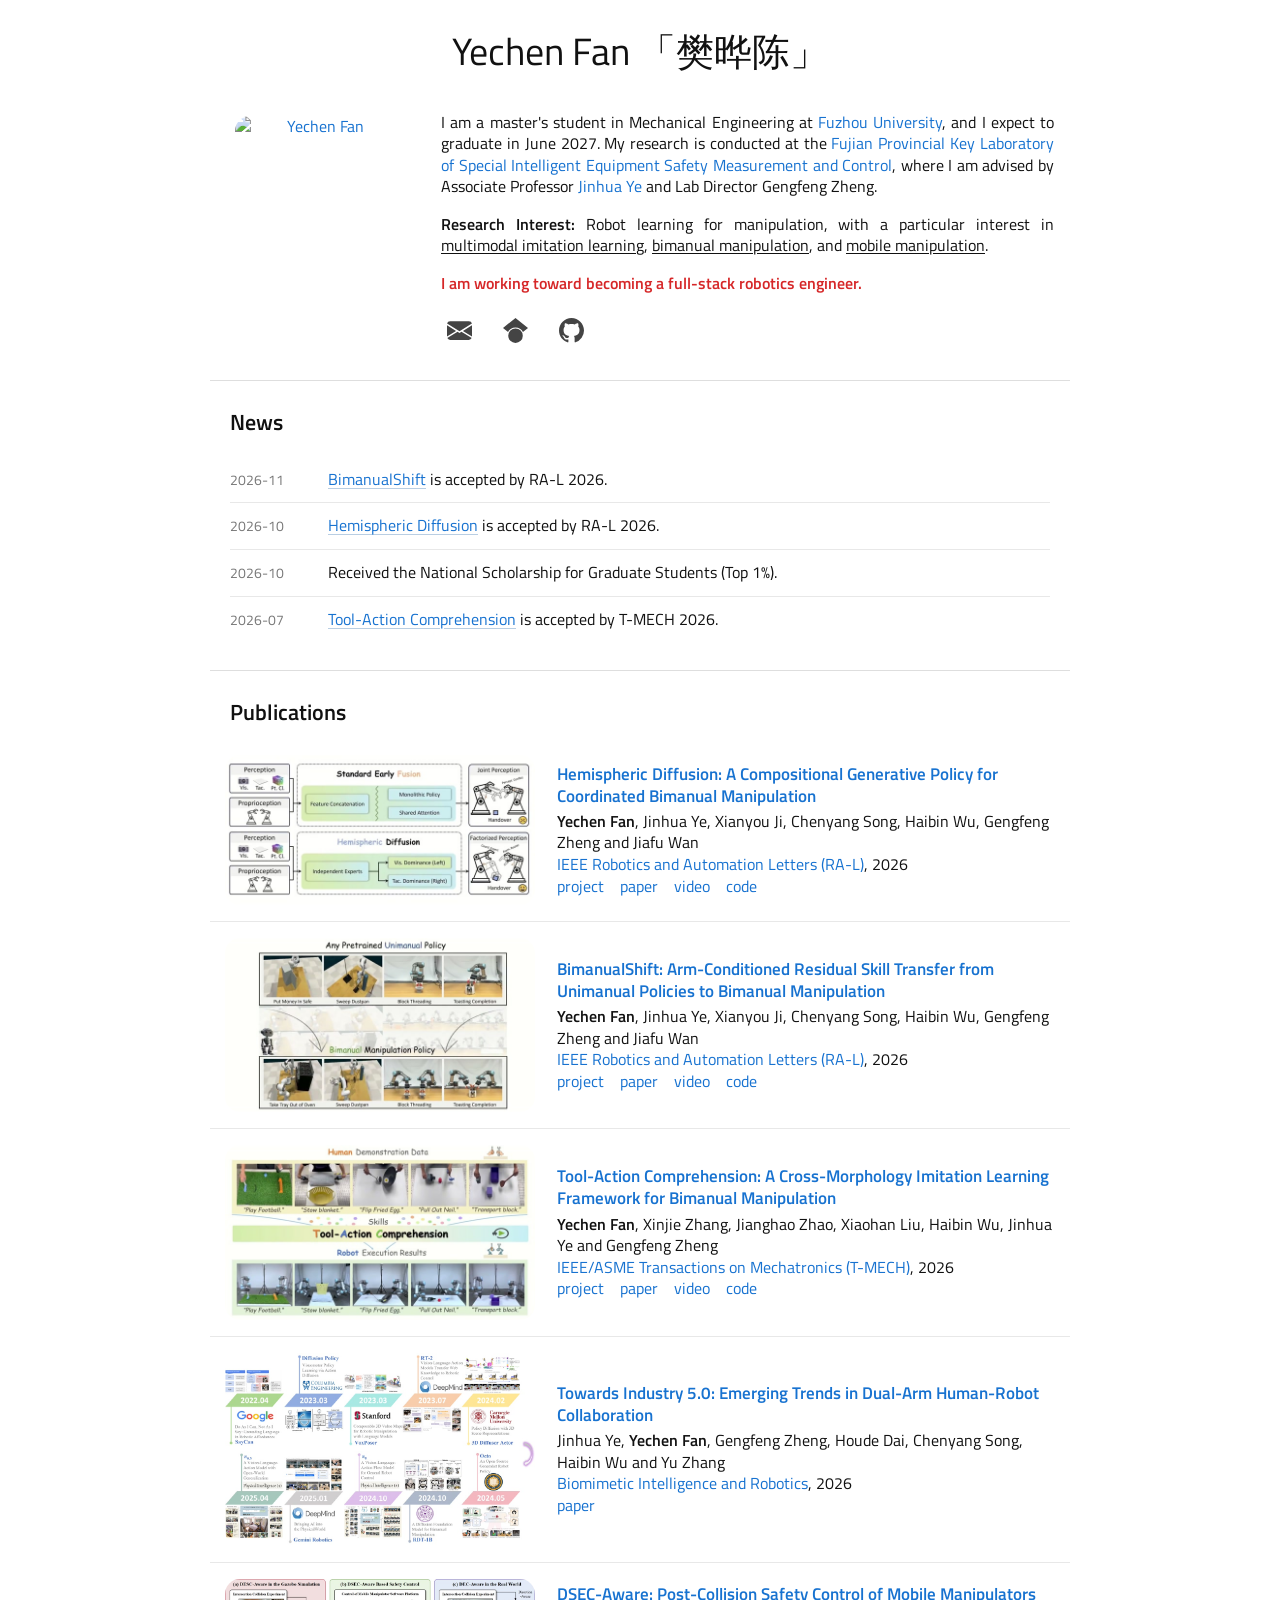
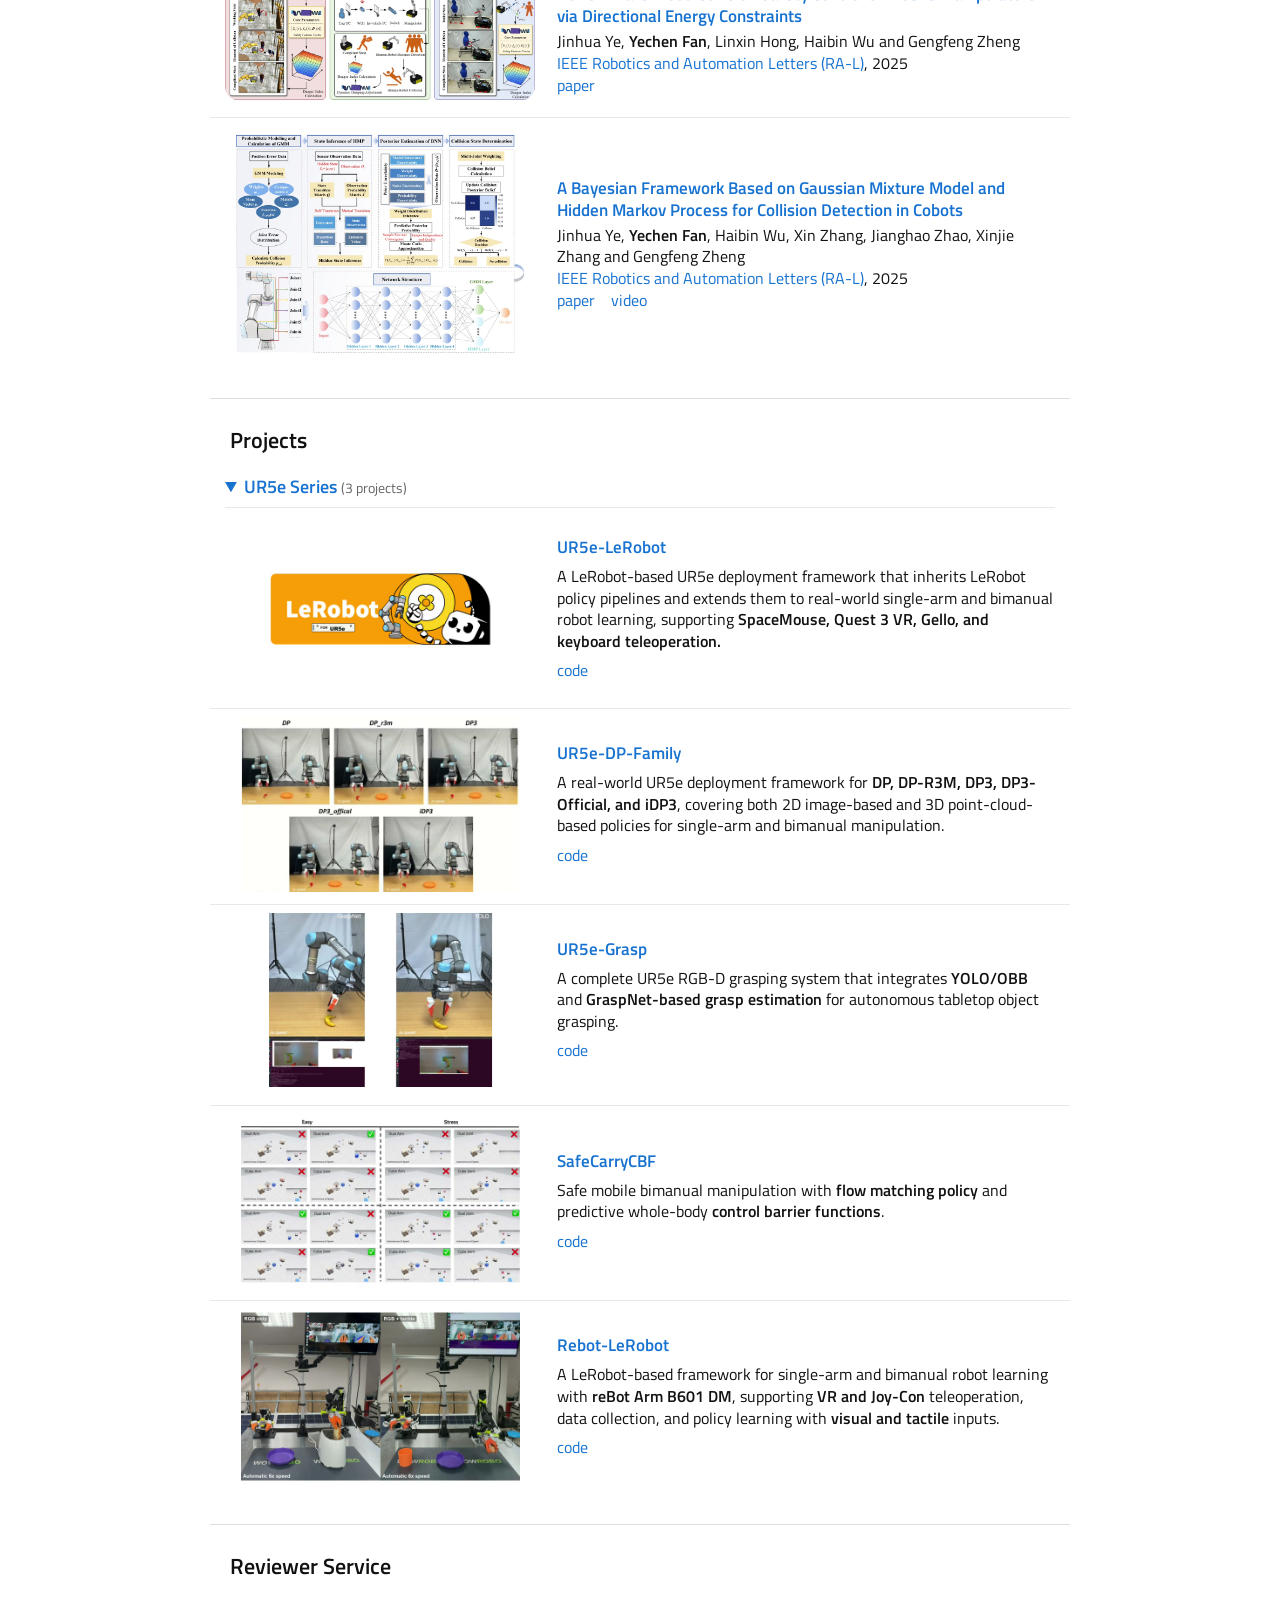
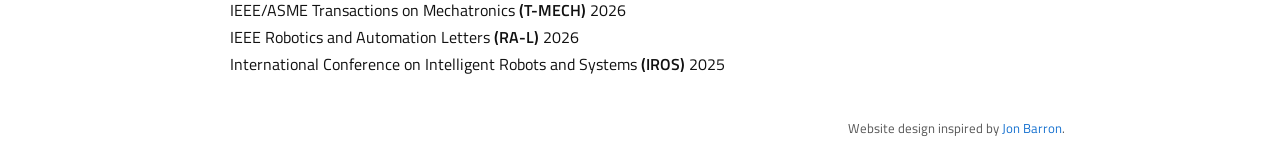
==== commit 4d813489: "Format news as dated rows with subtle separators" ====
--- a/index.html
+++ b/index.html
@@ -7,7 +7,7 @@
   <meta name="author" content="Yechen Fan">
   <meta name="description" content="Yechen Fan — robot learning, multimodal imitation learning, bimanual manipulation, and mobile manipulation at Fuzhou University.">
   <link rel="icon" href="docs/favicon.png" type="image/png">
-  <link rel="stylesheet" href="stylesheet.css?v=icons-separators-20261108-final">
+  <link rel="stylesheet" href="stylesheet.css?v=news-rows-20261108">
   <script src="homepage.js" defer></script>
 </head>
 <body class="homepage">
@@ -36,10 +36,10 @@
     <section id="news" class="section" aria-labelledby="news-heading">
       <h2 id="news-heading">News</h2>
       <ul class="news-list">
-        <li><time datetime="2026-11">[11/2026]</time> <a href="assets/Bift/">BimanualShift</a> is accepted by RA-L 2026.</li>
-        <li><time datetime="2026-10">[10/2026]</time> <a href="assets/HemiDiff/">Hemispheric Diffusion</a> is accepted by RA-L 2026.</li>
-        <li><time datetime="2026-10">[10/2026]</time> Received the National Scholarship for Graduate Students (Top 1%).</li>
-        <li><time datetime="2026-07">[07/2026]</time> <a href="assets/TAC/">Tool-Action Comprehension</a> is accepted by T-MECH 2026.</li>
+        <li><time datetime="2026-11">2026-11</time><span><a href="assets/Bift/">BimanualShift</a> is accepted by RA-L 2026.</span></li>
+        <li><time datetime="2026-10">2026-10</time><span><a href="assets/HemiDiff/">Hemispheric Diffusion</a> is accepted by RA-L 2026.</span></li>
+        <li><time datetime="2026-10">2026-10</time><span>Received the National Scholarship for Graduate Students (Top 1%).</span></li>
+        <li><time datetime="2026-07">2026-07</time><span><a href="assets/TAC/">Tool-Action Comprehension</a> is accepted by T-MECH 2026.</span></li>
       </ul>
     </section>
     <section id="publications" class="section" aria-labelledby="publications-heading">
--- a/stylesheet.css
+++ b/stylesheet.css
@@ -63,8 +63,11 @@
 .homepage h3 { margin: 0 0 4px; font-size: 17px; line-height: 1.3; font-weight: 600; }
 .entry-text p { margin: 8px 0; }
 .link-divider { white-space: pre; }
-.news-list { margin: 0; padding: 0 20px 12px 40px; }
-.news-list li { padding-left: 2px; }
+.news-list { list-style: none; margin: 0; padding: 0 20px; }
+.news-list li { display: grid; grid-template-columns: 80px minmax(0, 1fr); gap: 18px; align-items: baseline; padding: 12px 0; }
+.news-list li + li { border-top: 1px solid #e8e8e8; }
+.news-list time { color: #777; font-size: 14px; white-space: nowrap; }
+.news-list a { text-decoration: underline; text-underline-offset: 3px; text-decoration-color: #b9cee3; }
 .reviewer-list { list-style: none; margin: 0; padding: 0 20px 12px; }
 .reviewer-list li { margin: 0 0 5px; }
 .homepage footer { padding: 28px 5px 0; text-align: right; font-size: 13px; color: #555; }
@@ -82,7 +85,8 @@
   .project-series summary { margin-left: 0; margin-right: 0; }
   .entry-media { padding: 0; width: 100%; max-width: 420px; margin: 0 auto; }
   .entry-image { max-height: none; }
-  .news-list { padding: 0 0 10px 20px; }
+  .news-list { padding: 0; }
+  .news-list li { grid-template-columns: 66px minmax(0, 1fr); gap: 12px; }
   .reviewer-list { padding: 0 0 10px; }
   .homepage footer { text-align: center; padding-top: 24px; }
 }
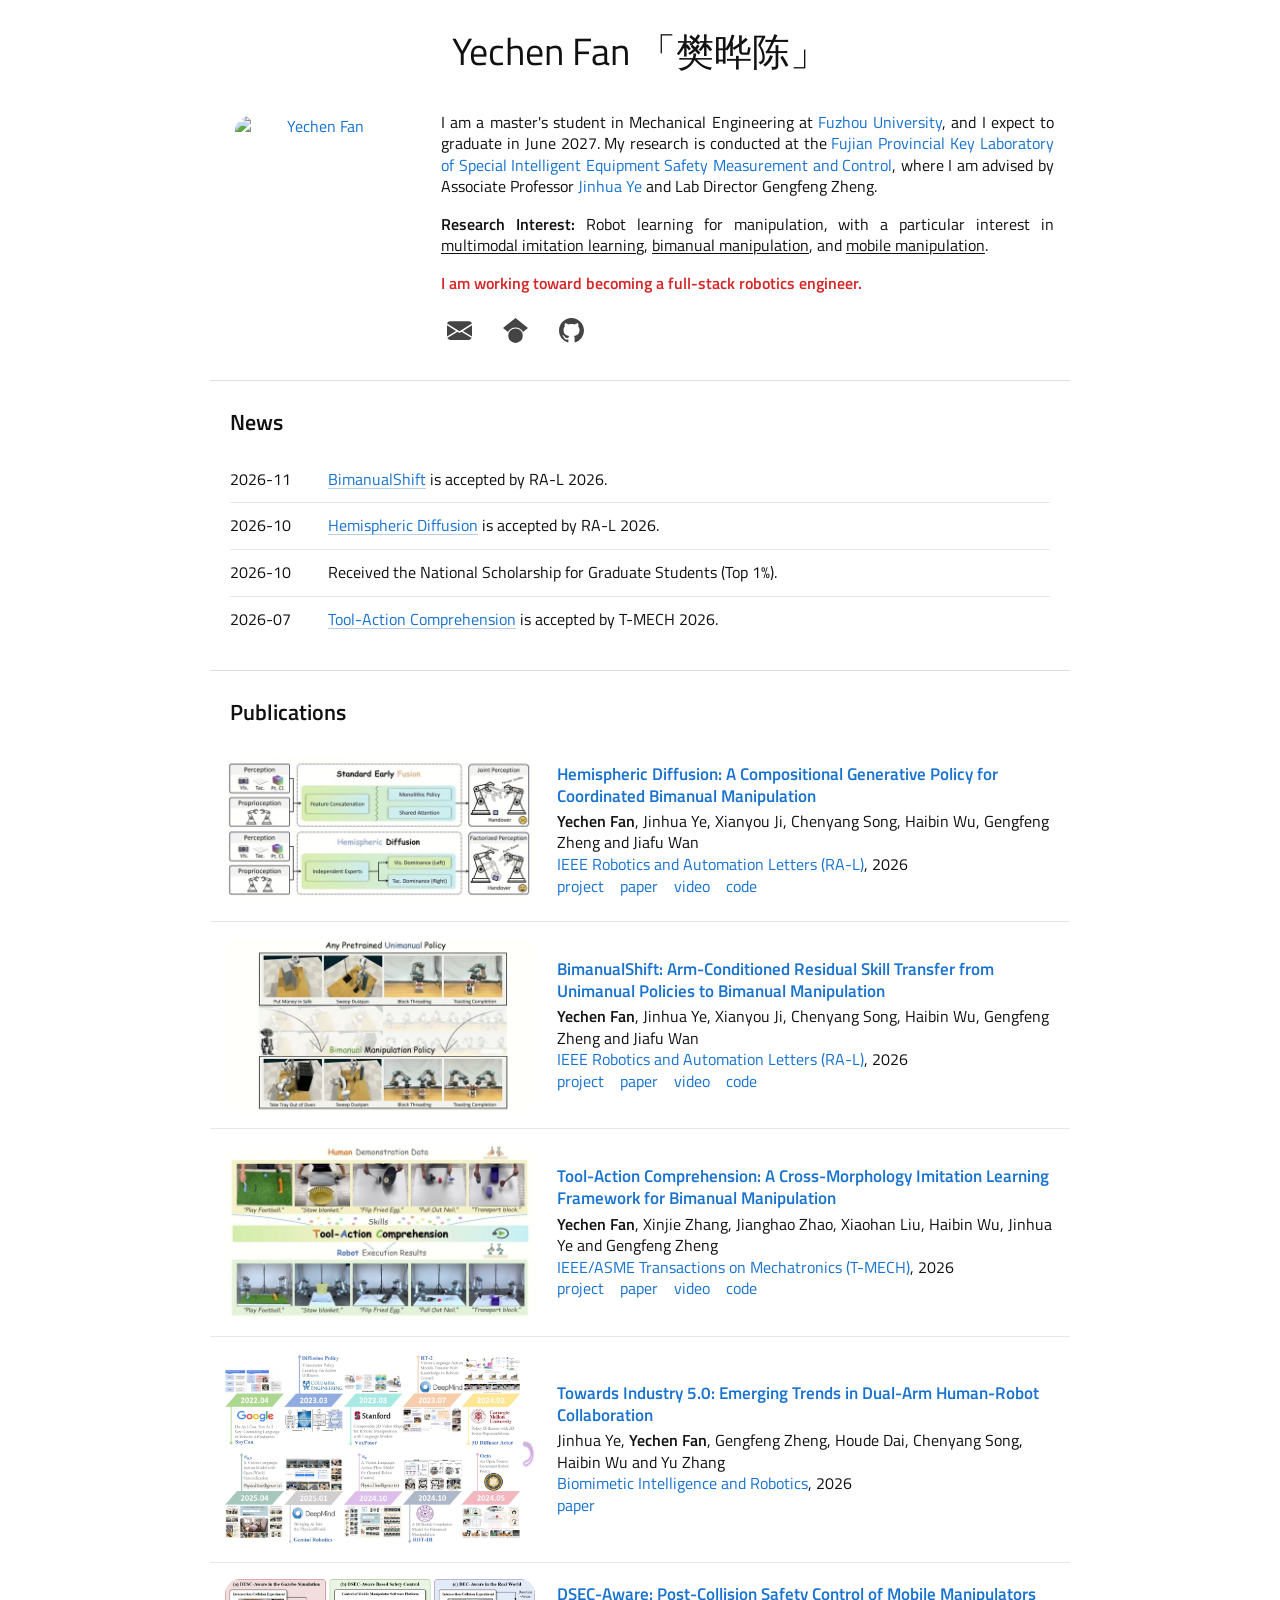
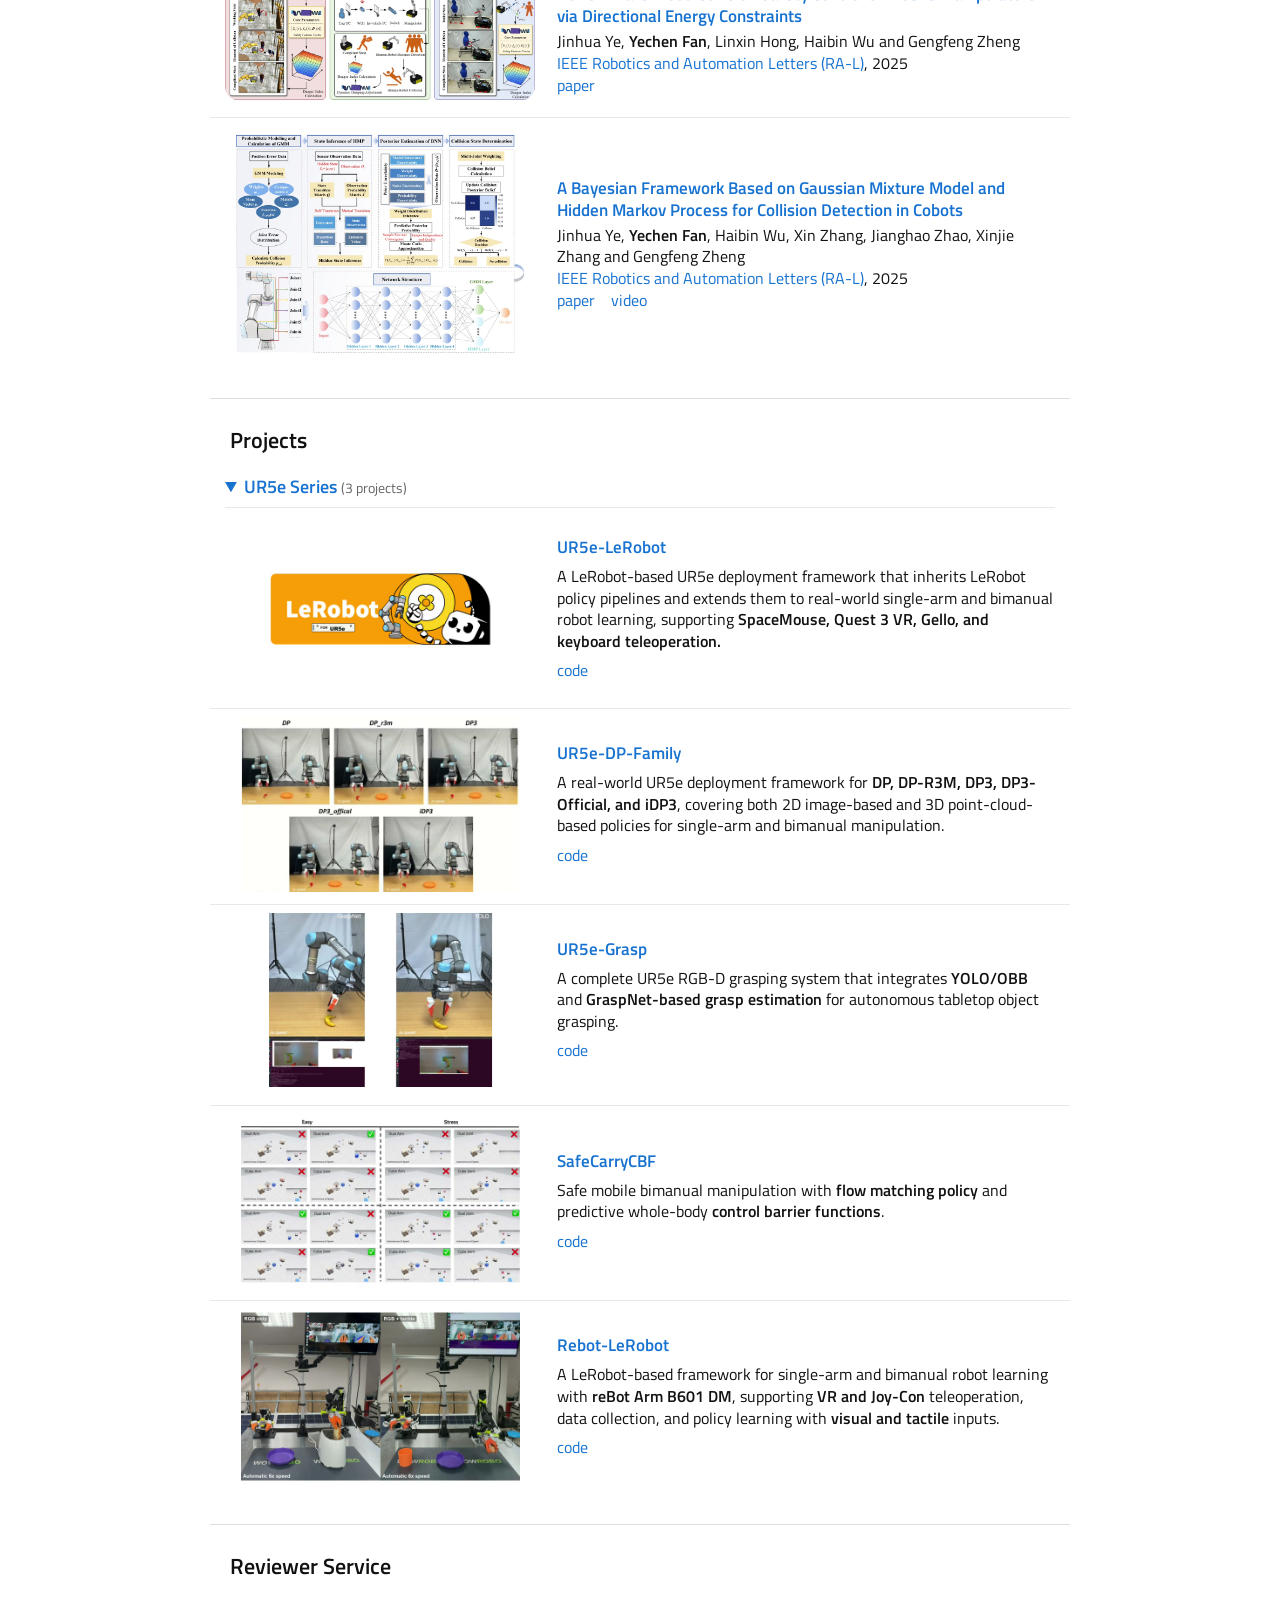
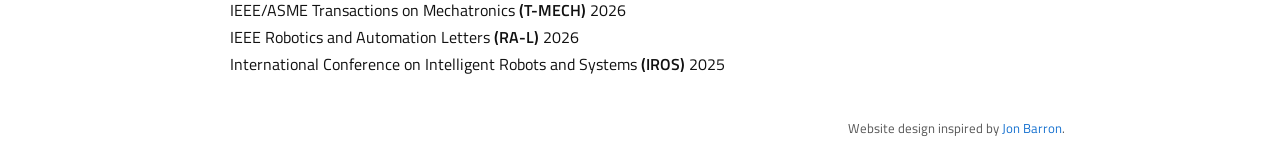
==== commit 4a426133: "Match news date typography to body text" ====
--- a/index.html
+++ b/index.html
@@ -7,7 +7,7 @@
   <meta name="author" content="Yechen Fan">
   <meta name="description" content="Yechen Fan — robot learning, multimodal imitation learning, bimanual manipulation, and mobile manipulation at Fuzhou University.">
   <link rel="icon" href="docs/favicon.png" type="image/png">
-  <link rel="stylesheet" href="stylesheet.css?v=news-rows-20261108">
+  <link rel="stylesheet" href="stylesheet.css?v=news-dates-20261108">
   <script src="homepage.js" defer></script>
 </head>
 <body class="homepage">
--- a/stylesheet.css
+++ b/stylesheet.css
@@ -66,7 +66,7 @@
 .news-list { list-style: none; margin: 0; padding: 0 20px; }
 .news-list li { display: grid; grid-template-columns: 80px minmax(0, 1fr); gap: 18px; align-items: baseline; padding: 12px 0; }
 .news-list li + li { border-top: 1px solid #e8e8e8; }
-.news-list time { color: #777; font-size: 14px; white-space: nowrap; }
+.news-list time { color: #111; font-size: inherit; white-space: nowrap; }
 .news-list a { text-decoration: underline; text-underline-offset: 3px; text-decoration-color: #b9cee3; }
 .reviewer-list { list-style: none; margin: 0; padding: 0 20px 12px; }
 .reviewer-list li { margin: 0 0 5px; }
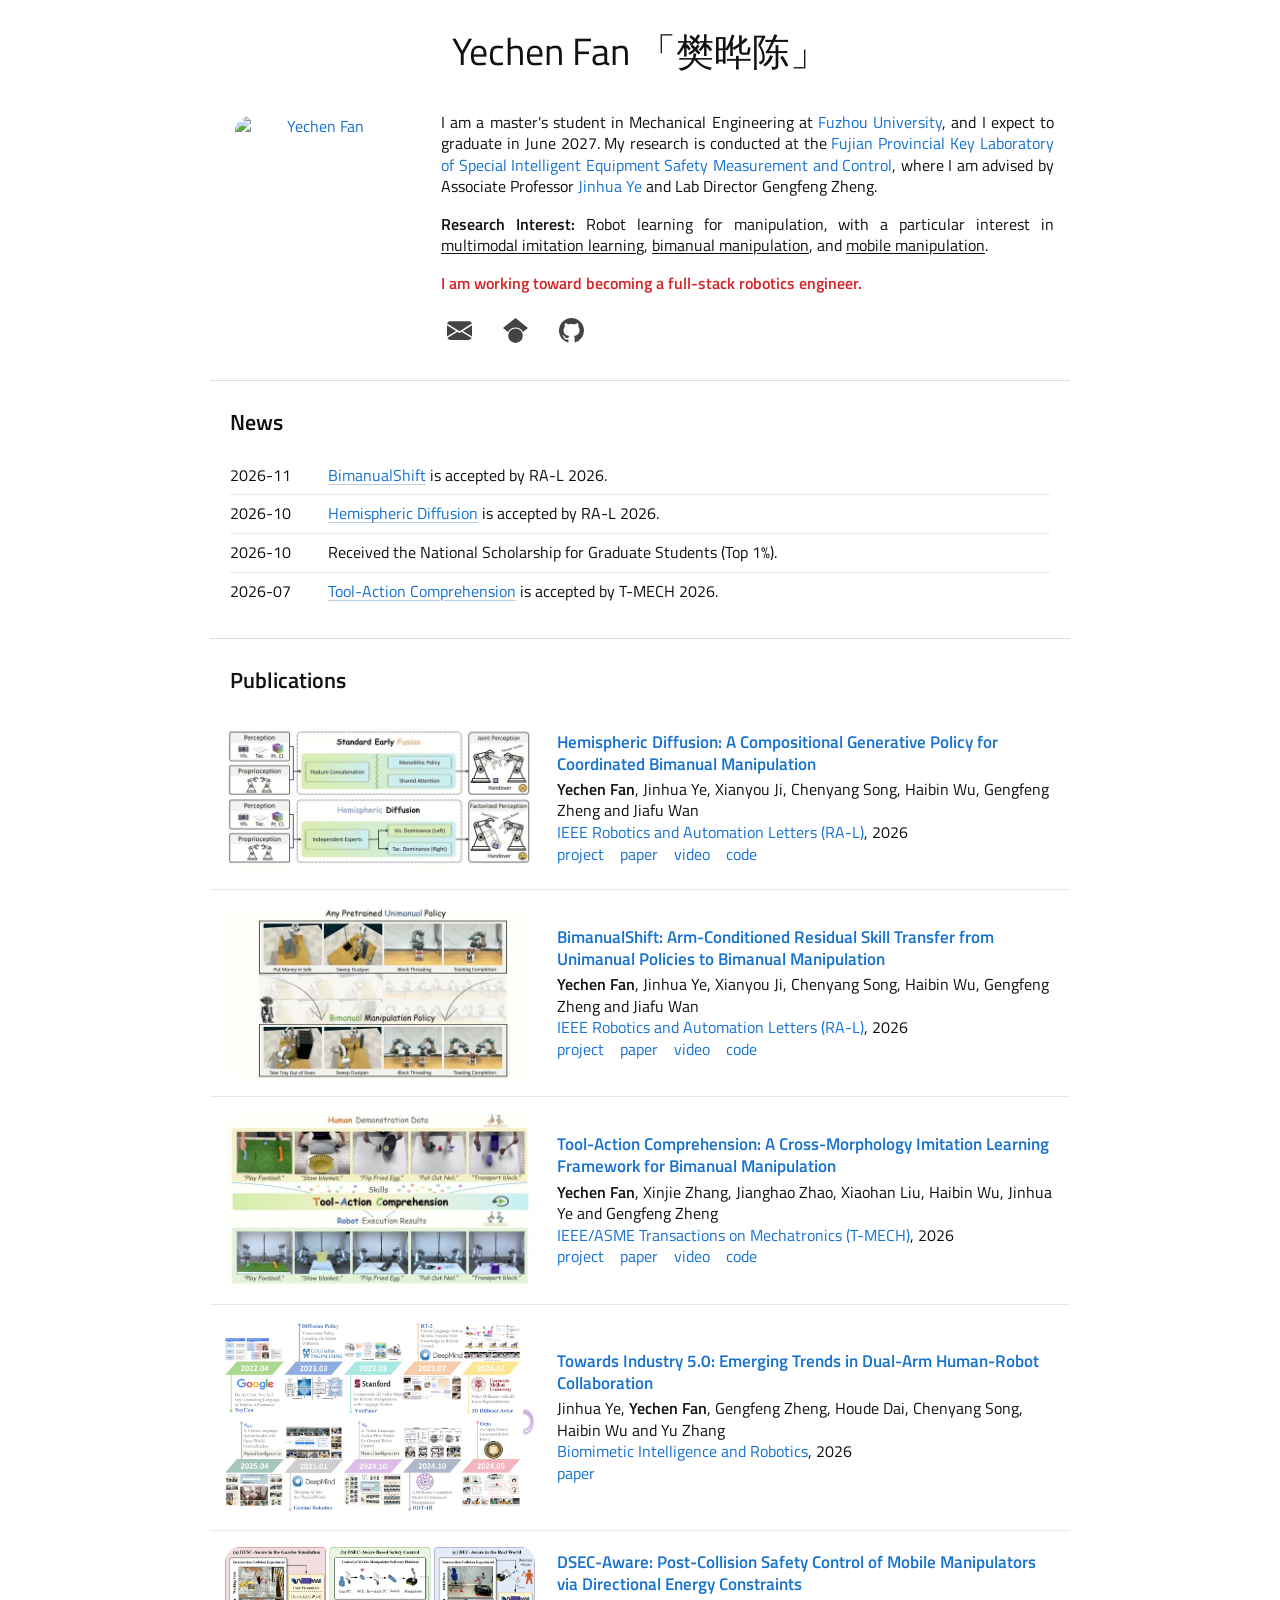
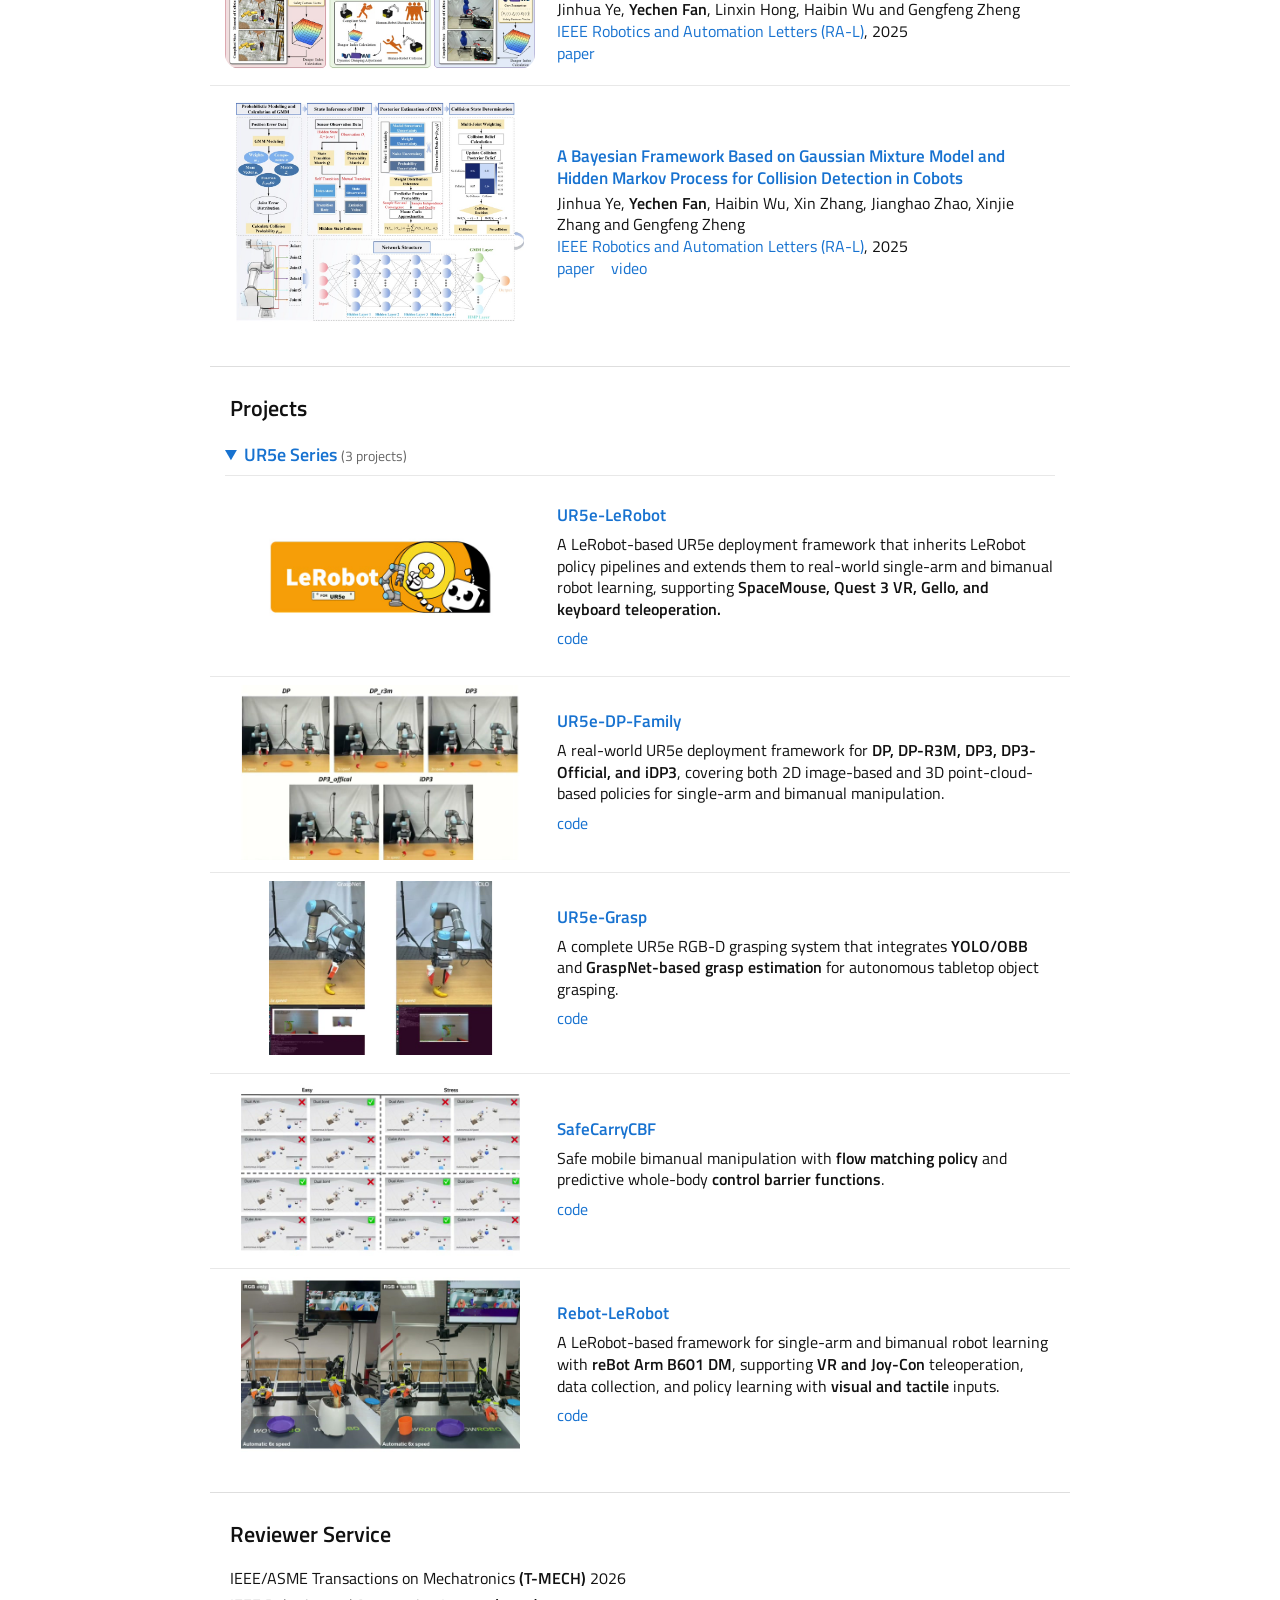
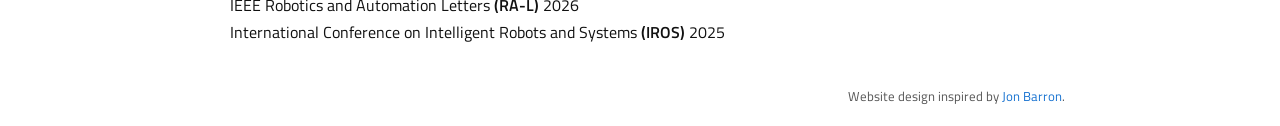
==== commit aa9c98dd: "Reduce vertical spacing between news entries" ====
--- a/index.html
+++ b/index.html
@@ -7,7 +7,7 @@
   <meta name="author" content="Yechen Fan">
   <meta name="description" content="Yechen Fan — robot learning, multimodal imitation learning, bimanual manipulation, and mobile manipulation at Fuzhou University.">
   <link rel="icon" href="docs/favicon.png" type="image/png">
-  <link rel="stylesheet" href="stylesheet.css?v=news-dates-20261108">
+  <link rel="stylesheet" href="stylesheet.css?v=news-compact-20261108">
   <script src="homepage.js" defer></script>
 </head>
 <body class="homepage">
--- a/stylesheet.css
+++ b/stylesheet.css
@@ -64,7 +64,7 @@
 .entry-text p { margin: 8px 0; }
 .link-divider { white-space: pre; }
 .news-list { list-style: none; margin: 0; padding: 0 20px; }
-.news-list li { display: grid; grid-template-columns: 80px minmax(0, 1fr); gap: 18px; align-items: baseline; padding: 12px 0; }
+.news-list li { display: grid; grid-template-columns: 80px minmax(0, 1fr); gap: 18px; align-items: baseline; padding: 8px 0; }
 .news-list li + li { border-top: 1px solid #e8e8e8; }
 .news-list time { color: #111; font-size: inherit; white-space: nowrap; }
 .news-list a { text-decoration: underline; text-underline-offset: 3px; text-decoration-color: #b9cee3; }
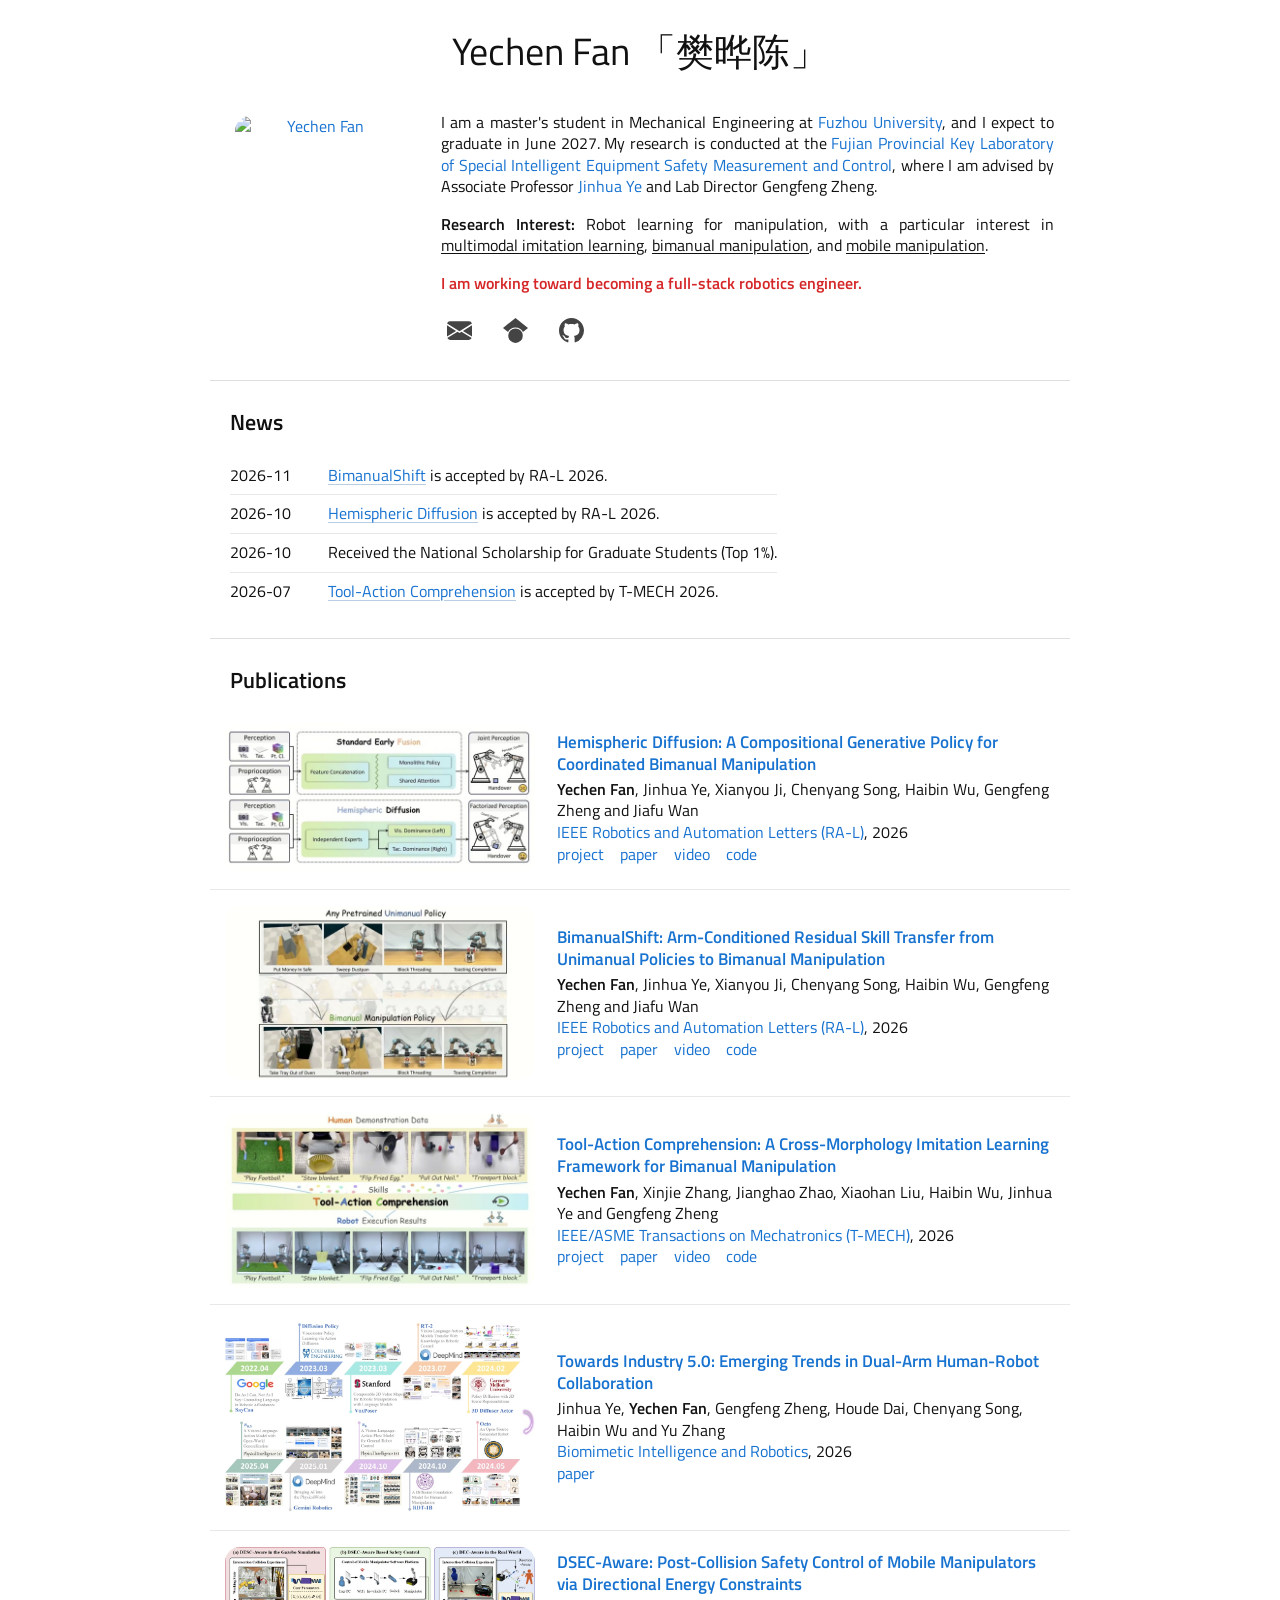
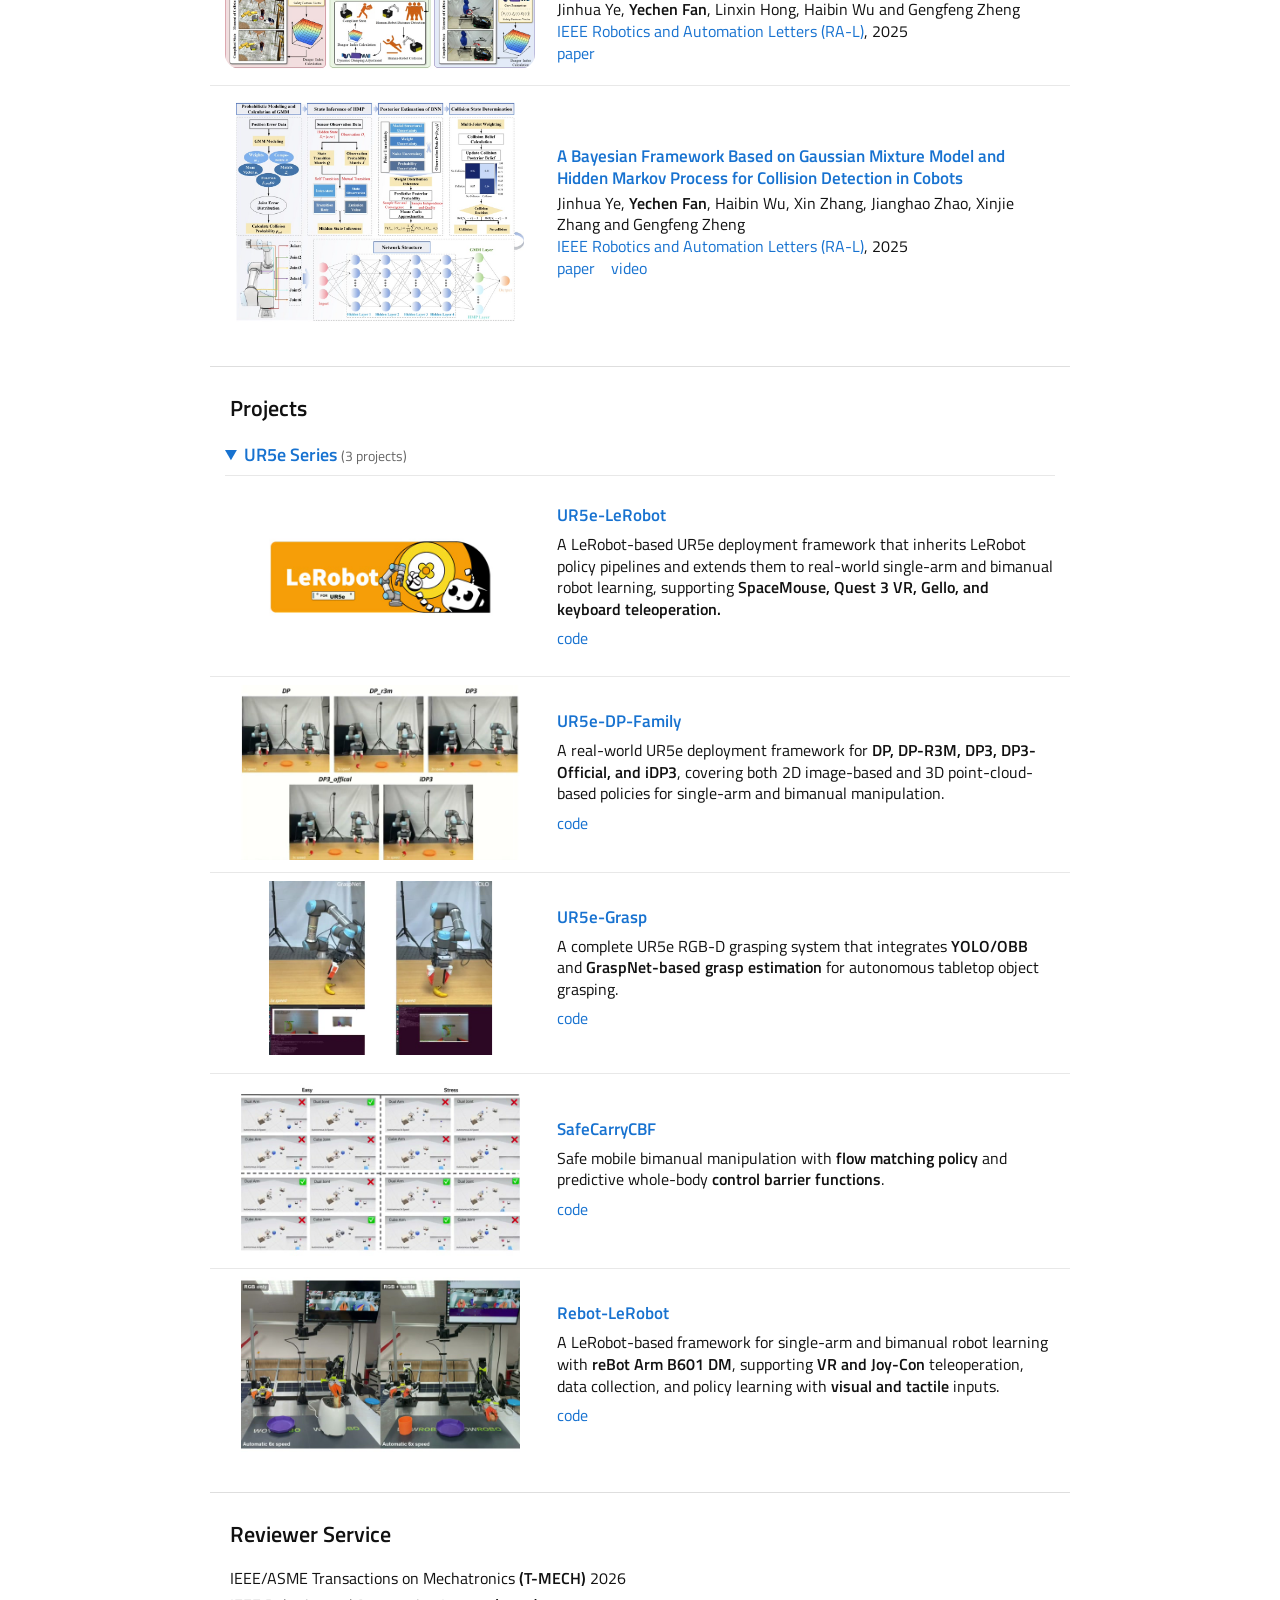
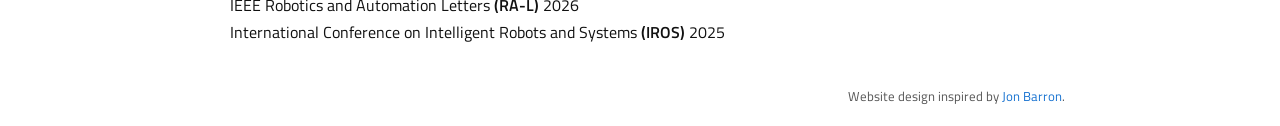
==== commit 3b1e3dd6: "Fit news dividers to content width" ====
--- a/index.html
+++ b/index.html
@@ -7,7 +7,7 @@
   <meta name="author" content="Yechen Fan">
   <meta name="description" content="Yechen Fan — robot learning, multimodal imitation learning, bimanual manipulation, and mobile manipulation at Fuzhou University.">
   <link rel="icon" href="docs/favicon.png" type="image/png">
-  <link rel="stylesheet" href="stylesheet.css?v=news-compact-20261108">
+  <link rel="stylesheet" href="stylesheet.css?v=news-width-20261108">
   <script src="homepage.js" defer></script>
 </head>
 <body class="homepage">
--- a/stylesheet.css
+++ b/stylesheet.css
@@ -63,7 +63,7 @@
 .homepage h3 { margin: 0 0 4px; font-size: 17px; line-height: 1.3; font-weight: 600; }
 .entry-text p { margin: 8px 0; }
 .link-divider { white-space: pre; }
-.news-list { list-style: none; margin: 0; padding: 0 20px; }
+.news-list { list-style: none; width: fit-content; max-width: 100%; margin: 0; padding: 0 20px; }
 .news-list li { display: grid; grid-template-columns: 80px minmax(0, 1fr); gap: 18px; align-items: baseline; padding: 8px 0; }
 .news-list li + li { border-top: 1px solid #e8e8e8; }
 .news-list time { color: #111; font-size: inherit; white-space: nowrap; }
